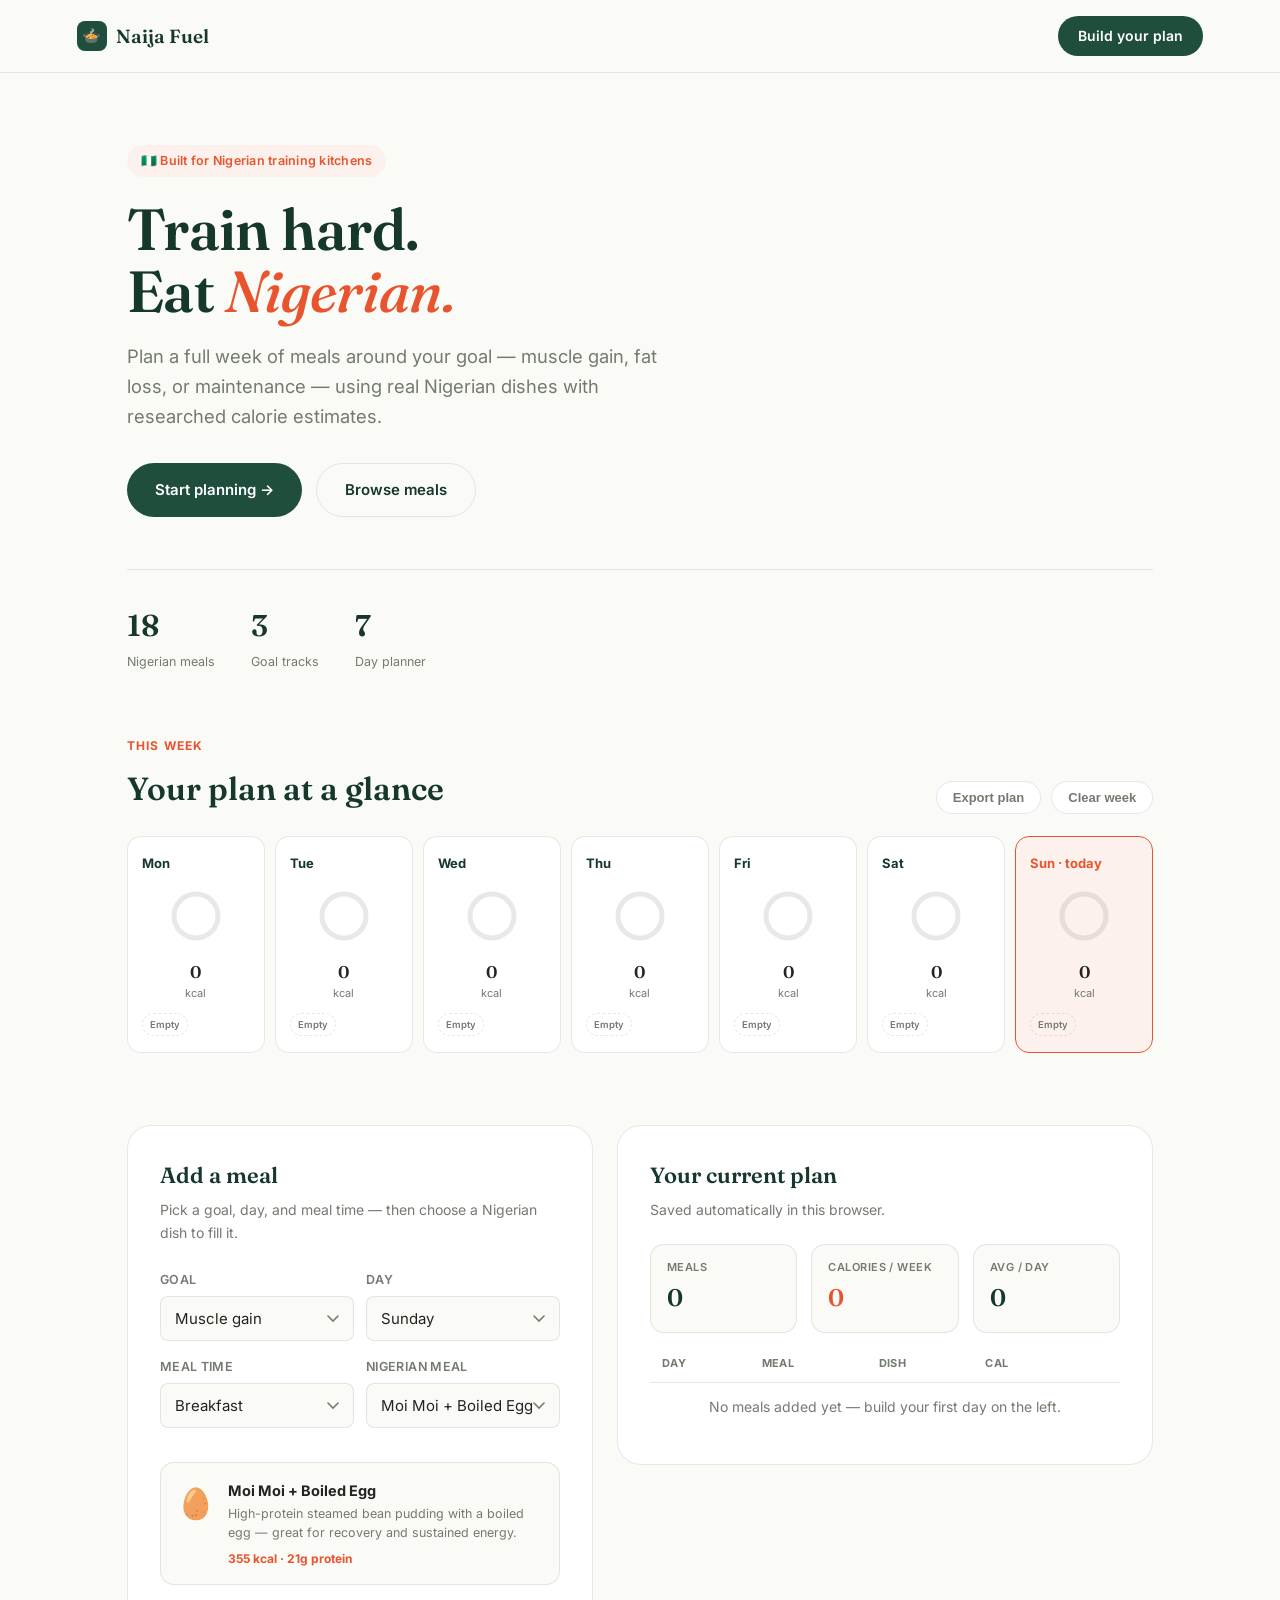
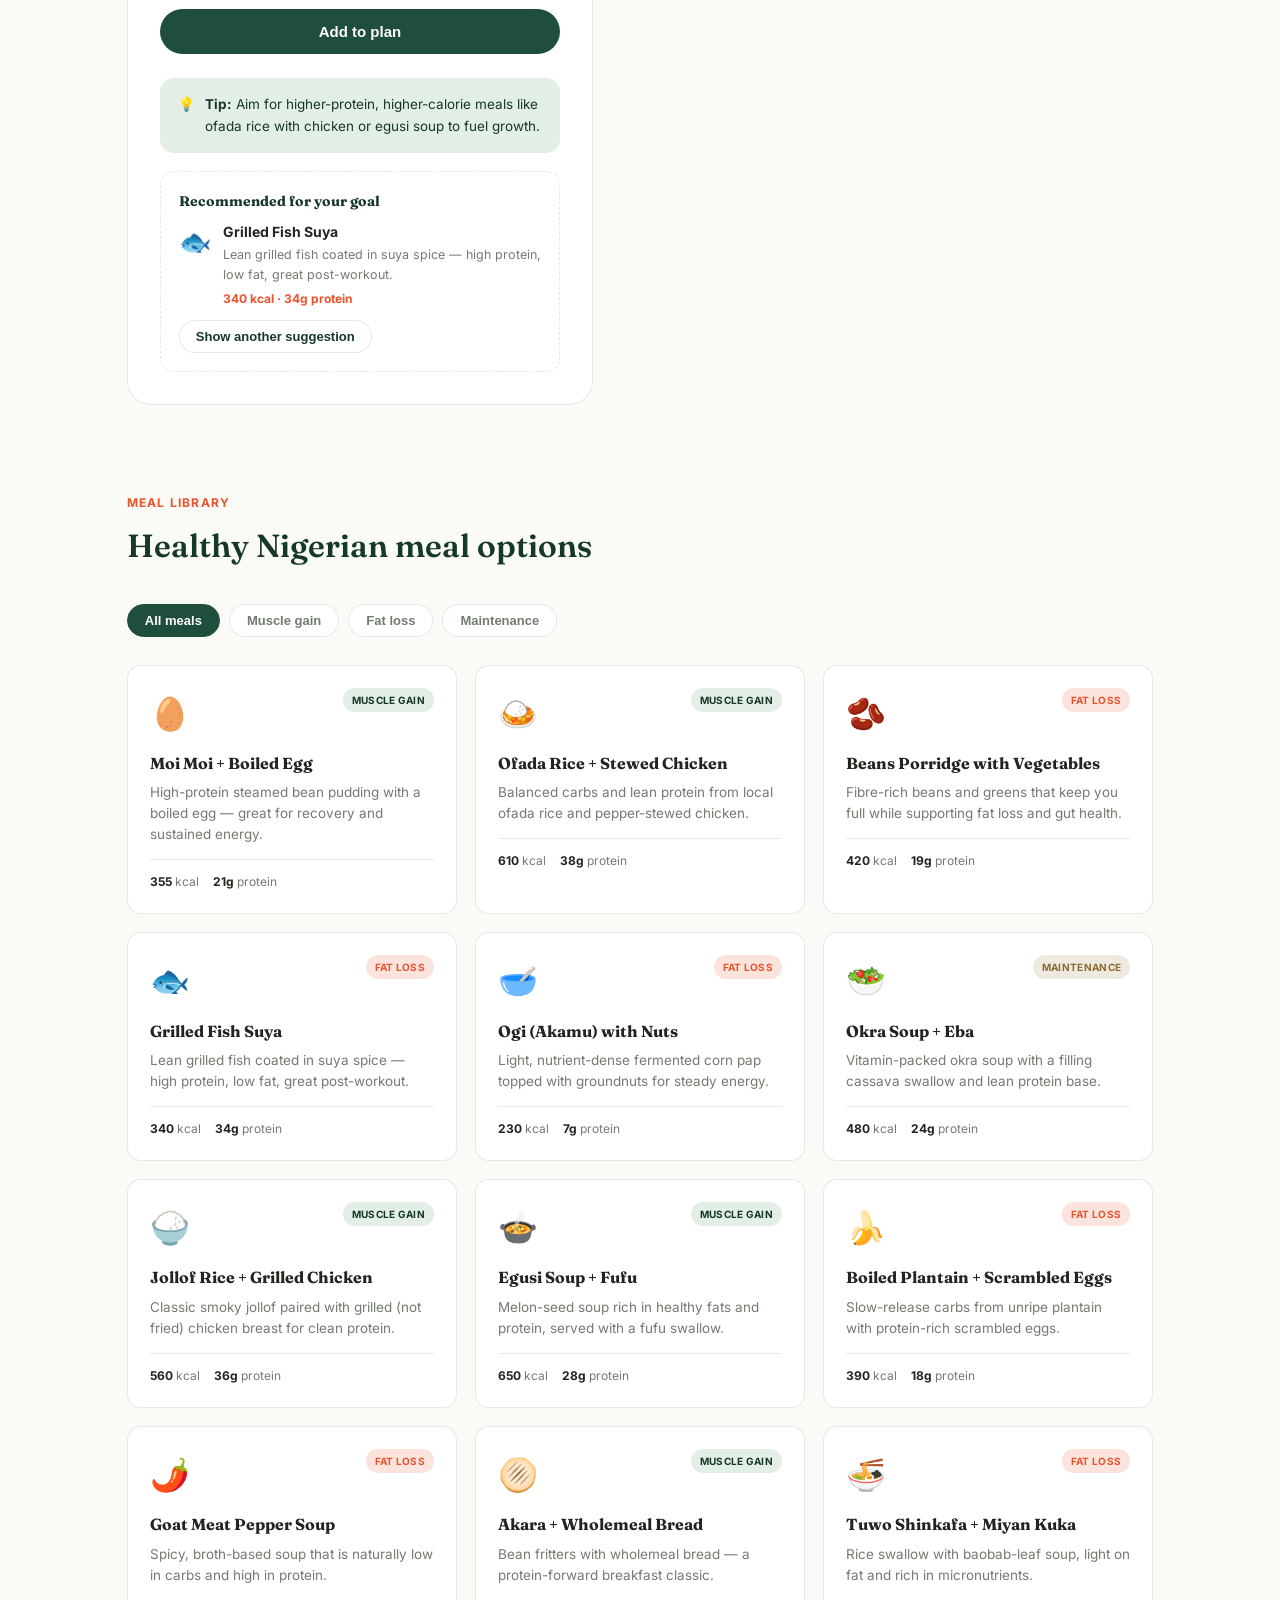
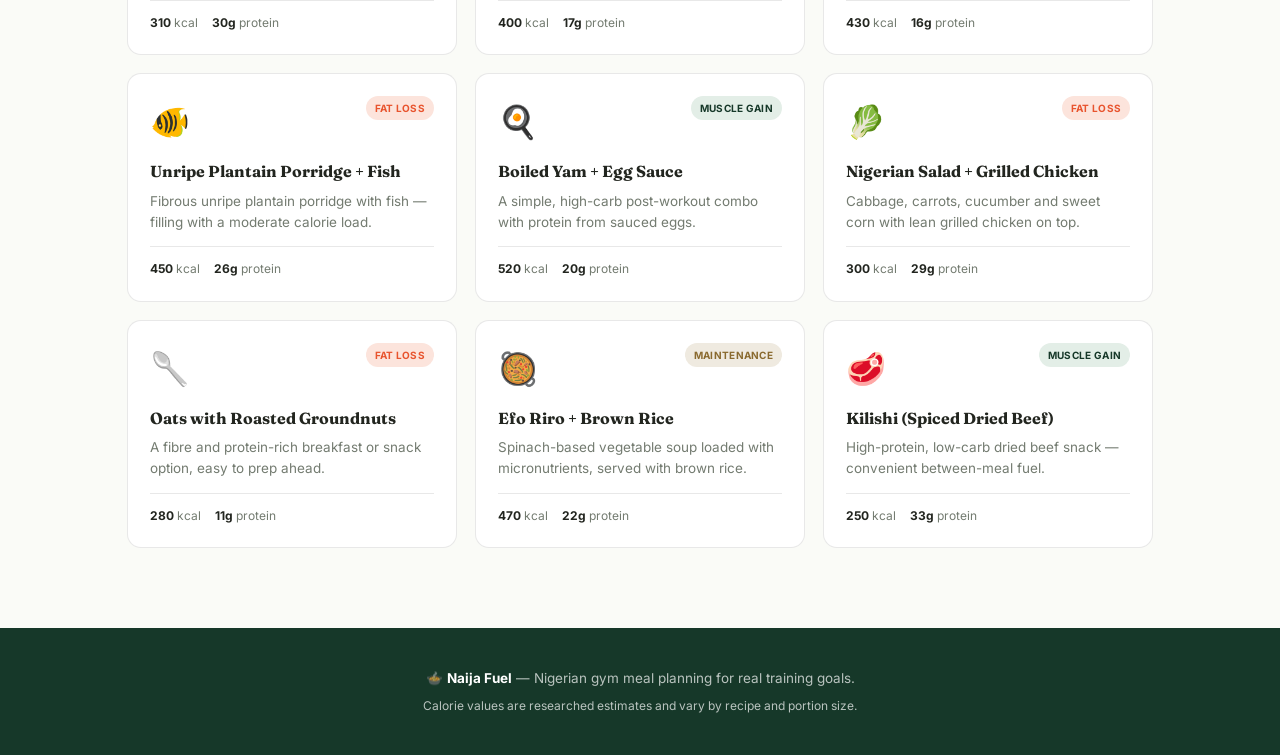
==== index.html @ 0150e216 "Add files via upload" ====
<!DOCTYPE html>
<html lang="en">
<head>
<meta charset="UTF-8" />
<meta name="viewport" content="width=device-width, initial-scale=1.0" />
<title>Naija Fuel — Nigerian Gym Meal Planner</title>
<link href="https://fonts.googleapis.com/css2?family=Fraunces:ital,opsz,wght@0,9..144,500;0,9..144,600;0,9..144,700;1,9..144,500&family=Inter:wght@400;500;600;700&display=swap" rel="stylesheet" />
<style>
  *,*::before,*::after{box-sizing:border-box;margin:0;padding:0;}
  :root{
    --bg:#FAFBF7;
    --surface:#FFFFFF;
    --green:#1F4E3D;
    --green-deep:#163829;
    --green-soft:#E3EEE7;
    --pepper:#E8542E;
    --pepper-soft:#FCE4DC;
    --pepper-pale:#FDF1ED;
    --ink:#22251F;
    --muted:#737B70;
    --line:rgba(34,37,31,0.10);
    --radius-sm:8px;
    --radius-md:14px;
    --radius-lg:24px;
  }
  html{scroll-behavior:smooth;}
  body{font-family:'Inter',sans-serif;background:var(--bg);color:var(--ink);font-size:16px;line-height:1.6;}
  h1,h2,h3{font-family:'Fraunces',serif;}
  ::selection{background:var(--pepper-soft);}

  /* focus visibility */
  a:focus-visible,button:focus-visible,select:focus-visible,input:focus-visible{
    outline:2.5px solid var(--pepper); outline-offset:2px;
  }

  @media (prefers-reduced-motion: reduce){
    *{animation-duration:0.01ms !important;animation-iteration-count:1 !important;transition-duration:0.01ms !important;}
  }

  /* ══ NAV ══ */
  nav{
    position:sticky;top:0;z-index:50;
    display:flex;align-items:center;justify-content:space-between;
    padding:16px 6%;
    background:rgba(250,251,247,0.88);backdrop-filter:blur(10px);
    border-bottom:1px solid var(--line);
  }
  .brand{display:flex;align-items:center;gap:9px;font-family:'Fraunces',serif;font-weight:600;font-size:19px;color:var(--green-deep);text-decoration:none;}
  .brand-mark{width:30px;height:30px;border-radius:8px;background:var(--green);display:flex;align-items:center;justify-content:center;font-size:15px;}
  .nav-cta{background:var(--green);color:#fff;font-size:14px;font-weight:600;padding:9px 20px;border-radius:99px;text-decoration:none;transition:background .15s,transform .1s;border:none;cursor:pointer;}
  .nav-cta:hover{background:var(--green-deep);transform:translateY(-1px);}

  /* ══ HERO ══ */
  .hero{padding:72px 6% 56px;max-width:1180px;margin:0 auto;}
  .eyebrow{
    display:inline-flex;align-items:center;gap:7px;
    background:var(--pepper-pale);color:var(--pepper);
    font-size:12.5px;font-weight:600;letter-spacing:.02em;
    padding:6px 14px;border-radius:99px;margin-bottom:22px;
  }
  .hero h1{font-size:clamp(36px,5.6vw,58px);line-height:1.06;font-weight:600;color:var(--green-deep);max-width:760px;letter-spacing:-0.01em;}
  .hero h1 em{font-style:italic;color:var(--pepper);font-weight:500;}
  .hero p{font-size:clamp(16px,2vw,18.5px);color:var(--muted);max-width:560px;margin-top:20px;}
  .hero-row{display:flex;gap:14px;margin-top:32px;flex-wrap:wrap;}
  .btn-primary{
    background:var(--green);color:#fff;padding:14px 28px;border-radius:99px;
    font-size:15px;font-weight:600;border:none;cursor:pointer;text-decoration:none;
    display:inline-flex;align-items:center;gap:8px;transition:background .15s,transform .1s;
  }
  .btn-primary:hover{background:var(--green-deep);transform:translateY(-1px);}
  .btn-ghost{
    background:transparent;color:var(--green-deep);padding:14px 28px;border-radius:99px;
    font-size:15px;font-weight:600;border:1.5px solid var(--line);cursor:pointer;text-decoration:none;
    display:inline-flex;align-items:center;gap:8px;transition:background .15s,border-color .15s;
  }
  .btn-ghost:hover{background:var(--green-soft);border-color:var(--green);}

  .hero-stats{display:flex;gap:36px;margin-top:52px;padding-top:32px;border-top:1px solid var(--line);flex-wrap:wrap;}
  .stat-num{font-family:'Fraunces',serif;font-size:30px;font-weight:600;color:var(--green-deep);}
  .stat-label{font-size:12.5px;color:var(--muted);margin-top:2px;}

  /* ══ WEEK STRIP (signature element) ══ */
  .week-section{padding:8px 6% 64px;max-width:1180px;margin:0 auto;}
  .week-head{display:flex;align-items:flex-end;justify-content:space-between;margin-bottom:22px;gap:16px;flex-wrap:wrap;}
  .section-label{font-size:12px;font-weight:700;letter-spacing:.1em;text-transform:uppercase;color:var(--pepper);margin-bottom:8px;}
  .section-heading{font-size:clamp(24px,3.4vw,32px);font-weight:600;color:var(--green-deep);}
  .week-actions{display:flex;gap:10px;}
  .btn-small{
    font-size:13px;font-weight:600;padding:8px 16px;border-radius:99px;
    border:1px solid var(--line);background:var(--surface);color:var(--muted);cursor:pointer;
    transition:all .15s;
  }
  .btn-small:hover{border-color:var(--pepper);color:var(--pepper);}

  .week-strip{display:grid;grid-template-columns:repeat(7,1fr);gap:10px;}
  .day-card{
    background:var(--surface);border:1px solid var(--line);border-radius:var(--radius-md);
    padding:16px 14px;display:flex;flex-direction:column;gap:10px;min-height:168px;
    cursor:pointer;transition:transform .15s,box-shadow .15s,border-color .15s;
  }
  .day-card:hover{transform:translateY(-2px);box-shadow:0 8px 24px rgba(31,78,61,0.08);border-color:rgba(31,78,61,0.2);}
  .day-card.today{border-color:var(--pepper);background:var(--pepper-pale);}
  .day-name{font-size:13px;font-weight:700;color:var(--green-deep);}
  .day-card.today .day-name{color:var(--pepper);}
  .day-ring-wrap{display:flex;align-items:center;justify-content:center;margin:4px 0;}
  .day-cal{font-size:11px;color:var(--muted);text-align:center;}
  .day-cal strong{display:block;font-size:17px;color:var(--ink);font-family:'Fraunces',serif;font-weight:600;}
  .day-pills{display:flex;flex-wrap:wrap;gap:4px;margin-top:auto;}
  .day-pill{
    font-size:9.5px;font-weight:600;background:var(--green-soft);color:var(--green-deep);
    padding:3px 7px;border-radius:99px;white-space:nowrap;
  }
  .day-pill.empty{background:transparent;border:1px dashed var(--line);color:var(--muted);}
  @media (max-width:900px){.week-strip{grid-template-columns:repeat(4,1fr);}}
  @media (max-width:560px){.week-strip{grid-template-columns:repeat(2,1fr);}}

  /* ══ PLANNER ══ */
  #planner{padding:8px 6% 80px;max-width:1180px;margin:0 auto;}
  .planner-grid{display:grid;grid-template-columns:1fr 1.15fr;gap:24px;align-items:start;}
  @media (max-width:980px){.planner-grid{grid-template-columns:1fr;}}

  .panel{background:var(--surface);border:1px solid var(--line);border-radius:var(--radius-lg);padding:32px;}
  .panel h2{font-size:22px;font-weight:600;color:var(--green-deep);margin-bottom:6px;}
  .panel-sub{font-size:14px;color:var(--muted);margin-bottom:26px;}

  .field-row{margin-bottom:16px;}
  .field-row label{display:block;font-size:12.5px;font-weight:600;color:var(--muted);margin-bottom:6px;text-transform:uppercase;letter-spacing:.03em;}
  .field-row select{
    width:100%;padding:12px 14px;border:1px solid var(--line);border-radius:var(--radius-sm);
    font-size:15px;font-family:inherit;color:var(--ink);background:var(--bg);
    appearance:none;cursor:pointer;
    background-image:url("data:image/svg+xml,%3Csvg xmlns='http://www.w3.org/2000/svg' width='12' height='8'%3E%3Cpath d='M1 1l5 5 5-5' stroke='%23737B70' stroke-width='1.6' fill='none' stroke-linecap='round'/%3E%3C/svg%3E");
    background-repeat:no-repeat;background-position:right 14px center;
    transition:border-color .15s,box-shadow .15s;
  }
  .field-row select:focus{border-color:var(--green);box-shadow:0 0 0 3px rgba(31,78,61,0.10);outline:none;}
  .field-grid{display:grid;grid-template-columns:1fr 1fr;gap:12px;}

  .meal-preview{
    display:flex;gap:14px;align-items:flex-start;background:var(--bg);border:1px solid var(--line);
    border-radius:var(--radius-md);padding:16px;margin:18px 0;
  }
  .meal-preview-emoji{font-size:30px;flex-shrink:0;}
  .meal-preview h4{font-size:14.5px;font-weight:700;margin-bottom:3px;}
  .meal-preview p{font-size:12.5px;color:var(--muted);line-height:1.5;}
  .meal-preview .cals{font-size:12px;font-weight:700;color:var(--pepper);margin-top:6px;}

  .submit-btn{
    width:100%;background:var(--green);color:#fff;padding:14px;border-radius:99px;
    border:none;font-size:15px;font-weight:600;cursor:pointer;transition:background .15s,transform .1s;
    margin-top:6px;
  }
  .submit-btn:hover{background:var(--green-deep);transform:translateY(-1px);}

  .tip-box{
    margin-top:24px;background:var(--green-soft);border-radius:var(--radius-md);
    padding:16px 18px;font-size:13.5px;color:var(--green-deep);display:flex;gap:10px;
  }
  .tip-box strong{font-weight:700;}

  .suggestion-panel{margin-top:18px;border:1px dashed var(--line);border-radius:var(--radius-md);padding:18px;}
  .suggestion-panel h3{font-size:14px;font-weight:700;color:var(--green-deep);margin-bottom:8px;}
  .suggestion-card{display:flex;gap:12px;align-items:flex-start;margin-bottom:12px;}
  .suggestion-card .emoji{font-size:26px;}
  .suggestion-card h4{font-size:14px;font-weight:700;}
  .suggestion-card p{font-size:12.5px;color:var(--muted);margin-top:2px;}
  .secondary-button{
    font-size:13px;font-weight:600;padding:8px 16px;border-radius:99px;
    border:1px solid var(--line);background:var(--surface);color:var(--green-deep);cursor:pointer;
    transition:all .15s;
  }
  .secondary-button:hover{border-color:var(--green);background:var(--green-soft);}

  /* ══ SUMMARY PANEL ══ */
  .summary-top{display:flex;justify-content:space-between;align-items:flex-start;margin-bottom:22px;gap:12px;flex-wrap:wrap;}
  .stats-row{display:flex;gap:14px;margin-bottom:22px;flex-wrap:wrap;}
  .stat-chip{
    flex:1;min-width:120px;background:var(--bg);border:1px solid var(--line);border-radius:var(--radius-md);
    padding:14px 16px;
  }
  .stat-chip .label{font-size:11px;font-weight:600;text-transform:uppercase;letter-spacing:.04em;color:var(--muted);}
  .stat-chip .value{font-family:'Fraunces',serif;font-size:24px;font-weight:600;color:var(--green-deep);margin-top:3px;}
  .stat-chip.accent .value{color:var(--pepper);}

  .plan-table{width:100%;border-collapse:collapse;font-size:14px;}
  .plan-table thead th{
    text-align:left;font-size:11px;font-weight:700;text-transform:uppercase;letter-spacing:.04em;
    color:var(--muted);padding:0 12px 10px;border-bottom:1px solid var(--line);
  }
  .plan-table tbody td{padding:13px 12px;border-bottom:1px solid var(--line);vertical-align:middle;}
  .plan-table tbody tr:last-child td{border-bottom:none;}
  .plan-table .day-badge{font-weight:700;color:var(--green-deep);font-size:13px;}
  .plan-table .meal-time{
    font-size:11px;font-weight:600;background:var(--green-soft);color:var(--green-deep);
    padding:3px 9px;border-radius:99px;display:inline-block;
  }
  .plan-table .cal-val{font-weight:700;color:var(--pepper);}
  .remove-btn{
    background:none;border:none;cursor:pointer;color:var(--muted);font-size:17px;
    padding:4px 8px;border-radius:6px;transition:all .15s;
  }
  .remove-btn:hover{color:var(--pepper);background:var(--pepper-pale);}
  .empty-row td{text-align:center;color:var(--muted);padding:36px 12px;font-size:14px;}

  /* ══ MEALS GRID ══ */
  #meals{padding:8px 6% 80px;max-width:1180px;margin:0 auto;}
  .meals-head{margin-bottom:32px;}
  .filter-bar{display:flex;gap:9px;flex-wrap:wrap;margin-bottom:28px;}
  .filter-btn{
    font-size:13px;font-weight:600;padding:8px 17px;border-radius:99px;
    border:1px solid var(--line);background:var(--surface);color:var(--muted);
    cursor:pointer;transition:all .15s;
  }
  .filter-btn:hover,.filter-btn.active{background:var(--green);color:#fff;border-color:var(--green);}
  .meal-grid{display:grid;grid-template-columns:repeat(auto-fill,minmax(260px,1fr));gap:18px;}
  .meal-card{
    background:var(--surface);border:1px solid var(--line);border-radius:var(--radius-md);
    padding:22px;transition:transform .15s,box-shadow .15s;
  }
  .meal-card:hover{transform:translateY(-3px);box-shadow:0 10px 28px rgba(0,0,0,0.06);}
  .meal-card .top{display:flex;justify-content:space-between;align-items:flex-start;margin-bottom:12px;}
  .meal-card .emoji{font-size:32px;}
  .goal-tag{font-size:10px;font-weight:700;text-transform:uppercase;letter-spacing:.03em;padding:4px 9px;border-radius:99px;}
  .goal-tag.muscle{background:var(--green-soft);color:var(--green-deep);}
  .goal-tag.fatLoss{background:var(--pepper-soft);color:var(--pepper);}
  .goal-tag.maintenance{background:#EFEAE0;color:#8A6A2F;}
  .meal-card h3{font-size:16px;font-weight:700;margin-bottom:6px;}
  .meal-card p{font-size:13.5px;color:var(--muted);line-height:1.55;margin-bottom:14px;}
  .meal-macros{display:flex;gap:14px;font-size:12px;color:var(--muted);border-top:1px solid var(--line);padding-top:12px;}
  .meal-macros strong{color:var(--ink);font-weight:700;}

  /* ══ FOOTER ══ */
  footer{background:var(--green-deep);color:rgba(255,255,255,0.7);padding:40px 6%;text-align:center;font-size:13.5px;}
  footer strong{color:#fff;}

  /* ══ TOAST ══ */
  .toast{
    position:fixed;bottom:24px;right:24px;background:var(--green-deep);color:#fff;
    padding:13px 22px;border-radius:var(--radius-md);font-size:14px;font-weight:600;
    opacity:0;transform:translateY(10px);transition:all .3s;pointer-events:none;
    max-width:320px;z-index:200;box-shadow:0 8px 24px rgba(0,0,0,0.2);
  }
  .toast.visible{opacity:1;transform:translateY(0);}
  .toast.error{background:var(--pepper);}

  /* ══ DAY MODAL ══ */
  .modal-bg{
    position:fixed;inset:0;z-index:300;background:rgba(22,56,41,0.45);
    display:flex;align-items:center;justify-content:center;padding:20px;
    opacity:0;pointer-events:none;transition:opacity .2s;
  }
  .modal-bg.open{opacity:1;pointer-events:all;}
  .modal{
    background:var(--surface);border-radius:var(--radius-lg);padding:30px;max-width:420px;width:100%;
    transform:scale(0.96);transition:transform .2s;max-height:80vh;overflow-y:auto;
  }
  .modal-bg.open .modal{transform:scale(1);}
  .modal-close{float:right;background:none;border:none;font-size:20px;cursor:pointer;color:var(--muted);}
  .modal h3{font-size:21px;font-weight:600;color:var(--green-deep);margin-bottom:16px;}
  .modal-meal-row{display:flex;justify-content:space-between;align-items:center;padding:10px 0;border-bottom:1px solid var(--line);font-size:13.5px;}
  .modal-meal-row:last-of-type{border-bottom:none;}
</style>
</head>
<body>

<nav>
  <a class="brand" href="#"><span class="brand-mark">🍲</span>Naija Fuel</a>
  <a class="nav-cta" href="#planner">Build your plan</a>
</nav>

<!-- ══ HERO ══ -->
<header class="hero">
  <div class="eyebrow">🇳🇬 Built for Nigerian training kitchens</div>
  <h1>Train hard.<br>Eat <em>Nigerian.</em></h1>
  <p>Plan a full week of meals around your goal — muscle gain, fat loss, or maintenance — using real Nigerian dishes with researched calorie estimates.</p>
  <div class="hero-row">
    <a href="#planner" class="btn-primary">Start planning →</a>
    <a href="#meals" class="btn-ghost">Browse meals</a>
  </div>
  <div class="hero-stats">
    <div><span class="stat-num" id="heroMealCount">18</span><div class="stat-label">Nigerian meals</div></div>
    <div><span class="stat-num">3</span><div class="stat-label">Goal tracks</div></div>
    <div><span class="stat-num">7</span><div class="stat-label">Day planner</div></div>
  </div>
</header>

<!-- ══ WEEK STRIP ══ -->
<section class="week-section">
  <div class="week-head">
    <div>
      <div class="section-label">This week</div>
      <h2 class="section-heading">Your plan at a glance</h2>
    </div>
    <div class="week-actions">
      <button class="btn-small" onclick="exportPlan()">Export plan</button>
      <button class="btn-small" onclick="clearPlan()">Clear week</button>
    </div>
  </div>
  <div class="week-strip" id="weekStrip"></div>
</section>

<!-- ══ PLANNER ══ -->
<section id="planner">
  <div class="planner-grid">

    <div class="panel">
      <h2>Add a meal</h2>
      <p class="panel-sub">Pick a goal, day, and meal time — then choose a Nigerian dish to fill it.</p>

      <form id="mealForm">
        <div class="field-grid">
          <div class="field-row">
            <label for="goal">Goal</label>
            <select id="goal" name="goal">
              <option value="muscle">Muscle gain</option>
              <option value="fatLoss">Fat loss</option>
              <option value="maintenance">Maintenance</option>
            </select>
          </div>
          <div class="field-row">
            <label for="day">Day</label>
            <select id="day" name="day"></select>
          </div>
        </div>
        <div class="field-grid">
          <div class="field-row">
            <label for="mealType">Meal time</label>
            <select id="mealType" name="mealType">
              <option>Breakfast</option>
              <option>Lunch</option>
              <option>Dinner</option>
              <option>Snack</option>
            </select>
          </div>
          <div class="field-row">
            <label for="mealChoice">Nigerian meal</label>
            <select id="mealChoice" name="mealChoice"></select>
          </div>
        </div>

        <div class="meal-preview" id="mealPreview"></div>

        <button type="submit" class="submit-btn">Add to plan</button>
      </form>

      <div class="tip-box" id="goalTip">
        <span>💡</span>
        <span><strong>Tip:</strong> match meals to your goal — protein-dense options drive muscle gain, fibre-rich ones support fat loss.</span>
      </div>

      <div class="suggestion-panel">
        <h3>Recommended for your goal</h3>
        <div id="suggestionCard"></div>
        <button type="button" id="suggestMeal" class="secondary-button">Show another suggestion</button>
      </div>
    </div>

    <div class="panel">
      <div class="summary-top">
        <div>
          <h2>Your current plan</h2>
          <p class="panel-sub" style="margin-bottom:0;">Saved automatically in this browser.</p>
        </div>
      </div>

      <div class="stats-row">
        <div class="stat-chip"><div class="label">Meals</div><div class="value" id="totalMeals">0</div></div>
        <div class="stat-chip accent"><div class="label">Calories / week</div><div class="value" id="totalCalories">0</div></div>
        <div class="stat-chip"><div class="label">Avg / day</div><div class="value" id="avgCalories">0</div></div>
      </div>

      <table class="plan-table">
        <thead>
          <tr><th>Day</th><th>Meal</th><th>Dish</th><th>Cal</th><th></th></tr>
        </thead>
        <tbody id="planBody">
          <tr class="empty-row"><td colspan="5">No meals added yet — build your first day on the left.</td></tr>
        </tbody>
      </table>
    </div>

  </div>
</section>

<!-- ══ MEALS LIBRARY ══ -->
<section id="meals">
  <div class="meals-head">
    <div class="section-label">Meal library</div>
    <h2 class="section-heading">Healthy Nigerian meal options</h2>
  </div>
  <div class="filter-bar">
    <button class="filter-btn active" onclick="filterMeals('all',this)">All meals</button>
    <button class="filter-btn" onclick="filterMeals('muscle',this)">Muscle gain</button>
    <button class="filter-btn" onclick="filterMeals('fatLoss',this)">Fat loss</button>
    <button class="filter-btn" onclick="filterMeals('maintenance',this)">Maintenance</button>
  </div>
  <div class="meal-grid" id="mealGrid"></div>
</section>

<footer>
  <p>🍲 <strong>Naija Fuel</strong> — Nigerian gym meal planning for real training goals.</p>
  <p style="margin-top:6px;font-size:12px;">Calorie values are researched estimates and vary by recipe and portion size.</p>
</footer>

<div class="toast" id="toast" aria-live="polite"></div>

<div class="modal-bg" id="dayModalBg" onclick="closeDayModalOnBg(event)">
  <div class="modal" id="dayModal">
    <button class="modal-close" onclick="closeDayModal()" aria-label="Close">✕</button>
    <h3 id="dayModalTitle"></h3>
    <div id="dayModalBody"></div>
  </div>
</div>

<script>
/* ══════════ DATA ══════════ */
const MEALS = [
  { id:'moimoi-egg', name:'Moi Moi + Boiled Egg', emoji:'🥚', desc:'High-protein steamed bean pudding with a boiled egg — great for recovery and sustained energy.', cal:355, protein:21, goals:['muscle','maintenance'] },
  { id:'ofada-chicken', name:'Ofada Rice + Stewed Chicken', emoji:'🍛', desc:'Balanced carbs and lean protein from local ofada rice and pepper-stewed chicken.', cal:610, protein:38, goals:['muscle'] },
  { id:'beans-porridge', name:'Beans Porridge with Vegetables', emoji:'🫘', desc:'Fibre-rich beans and greens that keep you full while supporting fat loss and gut health.', cal:420, protein:19, goals:['fatLoss','maintenance'] },
  { id:'fish-suya', name:'Grilled Fish Suya', emoji:'🐟', desc:'Lean grilled fish coated in suya spice — high protein, low fat, great post-workout.', cal:340, protein:34, goals:['fatLoss','muscle'] },
  { id:'ogi-akamu', name:'Ogi (Akamu) with Nuts', emoji:'🥣', desc:'Light, nutrient-dense fermented corn pap topped with groundnuts for steady energy.', cal:230, protein:7, goals:['fatLoss','maintenance'] },
  { id:'okra-eba', name:'Okra Soup + Eba', emoji:'🥗', desc:'Vitamin-packed okra soup with a filling cassava swallow and lean protein base.', cal:480, protein:24, goals:['maintenance','muscle'] },
  { id:'jollof-chicken', name:'Jollof Rice + Grilled Chicken', emoji:'🍚', desc:'Classic smoky jollof paired with grilled (not fried) chicken breast for clean protein.', cal:560, protein:36, goals:['muscle'] },
  { id:'egusi-fufu', name:'Egusi Soup + Fufu', emoji:'🍲', desc:'Melon-seed soup rich in healthy fats and protein, served with a fufu swallow.', cal:650, protein:28, goals:['muscle','maintenance'] },
  { id:'plantain-egg', name:'Boiled Plantain + Scrambled Eggs', emoji:'🍌', desc:'Slow-release carbs from unripe plantain with protein-rich scrambled eggs.', cal:390, protein:18, goals:['fatLoss','maintenance'] },
  { id:'pepper-soup', name:'Goat Meat Pepper Soup', emoji:'🌶️', desc:'Spicy, broth-based soup that is naturally low in carbs and high in protein.', cal:310, protein:30, goals:['fatLoss'] },
  { id:'akara-bread', name:'Akara + Wholemeal Bread', emoji:'🫓', desc:'Bean fritters with wholemeal bread — a protein-forward breakfast classic.', cal:400, protein:17, goals:['muscle','maintenance'] },
  { id:'tuwo-miyan', name:'Tuwo Shinkafa + Miyan Kuka', emoji:'🍜', desc:'Rice swallow with baobab-leaf soup, light on fat and rich in micronutrients.', cal:430, protein:16, goals:['fatLoss','maintenance'] },
  { id:'unripe-plantain-fish', name:'Unripe Plantain Porridge + Fish', emoji:'🐠', desc:'Fibrous unripe plantain porridge with fish — filling with a moderate calorie load.', cal:450, protein:26, goals:['fatLoss','muscle'] },
  { id:'yam-egg-sauce', name:'Boiled Yam + Egg Sauce', emoji:'🍳', desc:'A simple, high-carb post-workout combo with protein from sauced eggs.', cal:520, protein:20, goals:['muscle'] },
  { id:'salad-chicken', name:'Nigerian Salad + Grilled Chicken', emoji:'🥬', desc:'Cabbage, carrots, cucumber and sweet corn with lean grilled chicken on top.', cal:300, protein:29, goals:['fatLoss'] },
  { id:'oats-groundnut', name:'Oats with Roasted Groundnuts', emoji:'🥄', desc:'A fibre and protein-rich breakfast or snack option, easy to prep ahead.', cal:280, protein:11, goals:['fatLoss','maintenance'] },
  { id:'efo-riro-rice', name:'Efo Riro + Brown Rice', emoji:'🥘', desc:'Spinach-based vegetable soup loaded with micronutrients, served with brown rice.', cal:470, protein:22, goals:['maintenance','muscle'] },
  { id:'kilishi-snack', name:'Kilishi (Spiced Dried Beef)', emoji:'🥩', desc:'High-protein, low-carb dried beef snack — convenient between-meal fuel.', cal:250, protein:33, goals:['muscle','fatLoss'] },
];

const GOAL_LABELS = { muscle:'Muscle gain', fatLoss:'Fat loss', maintenance:'Maintenance' };
const GOAL_TIPS = {
  muscle:'Aim for higher-protein, higher-calorie meals like ofada rice with chicken or egusi soup to fuel growth.',
  fatLoss:'Lean on fibre-rich, lower-calorie meals like beans porridge or pepper soup to stay full on fewer calories.',
  maintenance:'Balance your plate across protein, carbs and vegetables — variety keeps your week sustainable.'
};
const DAYS = ['Monday','Tuesday','Wednesday','Thursday','Friday','Saturday','Sunday'];
const TODAY_NAME = DAYS[(new Date().getDay()+6)%7]; // Mon=0

/* ══════════ STATE (localStorage) ══════════ */
const STORAGE_KEY = 'naijaFuelPlan';
let plan = [];
try {
  const saved = localStorage.getItem(STORAGE_KEY);
  plan = saved ? JSON.parse(saved) : [];
} catch(e) { plan = []; }

function savePlan() {
  try { localStorage.setItem(STORAGE_KEY, JSON.stringify(plan)); } catch(e) {}
}

/* ══════════ INIT SELECTS ══════════ */
const daySelect = document.getElementById('day');
DAYS.forEach(d => { const o=document.createElement('option'); o.textContent=d; daySelect.appendChild(o); });
daySelect.value = TODAY_NAME;

function mealsForGoal(goal) { return MEALS.filter(m => m.goals.includes(goal)); }

function populateMealChoice() {
  const goal = document.getElementById('goal').value;
  const sel = document.getElementById('mealChoice');
  sel.innerHTML = '';
  mealsForGoal(goal).forEach(m => {
    const o = document.createElement('option');
    o.value = m.id; o.textContent = m.name;
    sel.appendChild(o);
  });
  updateMealPreview();
}

function updateMealPreview() {
  const id = document.getElementById('mealChoice').value;
  const m = MEALS.find(x => x.id === id);
  const box = document.getElementById('mealPreview');
  if (!m) { box.innerHTML = ''; return; }
  box.innerHTML = `
    <div class="meal-preview-emoji">${m.emoji}</div>
    <div>
      <h4>${m.name}</h4>
      <p>${m.desc}</p>
      <div class="cals">${m.cal} kcal · ${m.protein}g protein</div>
    </div>`;
}

/* ══════════ FORM SUBMIT ══════════ */
document.getElementById('goal').addEventListener('change', () => { populateMealChoice(); updateGoalTip(); updateSuggestion(); });
document.getElementById('mealChoice').addEventListener('change', updateMealPreview);

document.getElementById('mealForm').addEventListener('submit', e => {
  e.preventDefault();
  const goal = document.getElementById('goal').value;
  const day = document.getElementById('day').value;
  const mealType = document.getElementById('mealType').value;
  const mealId = document.getElementById('mealChoice').value;
  const meal = MEALS.find(m => m.id === mealId);
  if (!meal) return;

  plan.push({ id: Date.now()+Math.random(), day, mealType, mealId, goal });
  savePlan();
  renderAll();
  showToast(`Added ${meal.name} to ${day}.`);
});

/* ══════════ GOAL TIP + SUGGESTION ══════════ */
function updateGoalTip() {
  const goal = document.getElementById('goal').value;
  document.getElementById('goalTip').innerHTML = `<span>💡</span><span><strong>Tip:</strong> ${GOAL_TIPS[goal]}</span>`;
}

let lastSuggestionId = null;
function updateSuggestion() {
  const goal = document.getElementById('goal').value;
  const options = mealsForGoal(goal);
  let pick = options[Math.floor(Math.random()*options.length)];
  if (options.length > 1 && pick.id === lastSuggestionId) {
    pick = options[(options.indexOf(pick)+1) % options.length];
  }
  lastSuggestionId = pick.id;
  document.getElementById('suggestionCard').innerHTML = `
    <div class="suggestion-card">
      <span class="emoji">${pick.emoji}</span>
      <div>
        <h4>${pick.name}</h4>
        <p>${pick.desc}</p>
        <p style="margin-top:4px;font-weight:700;color:var(--pepper);font-size:12px;">${pick.cal} kcal · ${pick.protein}g protein</p>
      </div>
    </div>`;
}
document.getElementById('suggestMeal').addEventListener('click', updateSuggestion);

/* ══════════ RENDER PLAN TABLE ══════════ */
function renderPlanTable() {
  const tbody = document.getElementById('planBody');
  if (plan.length === 0) {
    tbody.innerHTML = `<tr class="empty-row"><td colspan="5">No meals added yet — build your first day on the left.</td></tr>`;
    return;
  }
  const order = { Breakfast:0, Lunch:1, Dinner:2, Snack:3 };
  const sorted = [...plan].sort((a,b) => DAYS.indexOf(a.day)-DAYS.indexOf(b.day) || order[a.mealType]-order[b.mealType]);
  tbody.innerHTML = sorted.map(entry => {
    const meal = MEALS.find(m => m.id === entry.mealId);
    if (!meal) return '';
    return `<tr>
      <td class="day-badge">${entry.day}</td>
      <td><span class="meal-time">${entry.mealType}</span></td>
      <td>${meal.emoji} ${meal.name}</td>
      <td class="cal-val">${meal.cal}</td>
      <td><button class="remove-btn" onclick="removeEntry('${entry.id}')" aria-label="Remove">✕</button></td>
    </tr>`;
  }).join('');
}

function removeEntry(id) {
  plan = plan.filter(e => String(e.id) !== String(id));
  savePlan();
  renderAll();
  showToast('Meal removed from plan.');
}

/* ══════════ STATS ══════════ */
function renderStats() {
  document.getElementById('totalMeals').textContent = plan.length;
  const totalCal = plan.reduce((sum,e) => { const m = MEALS.find(x=>x.id===e.mealId); return sum + (m?m.cal:0); }, 0);
  document.getElementById('totalCalories').textContent = totalCal.toLocaleString();
  const daysUsed = new Set(plan.map(e=>e.day)).size || 1;
  document.getElementById('avgCalories').textContent = Math.round(totalCal/daysUsed).toLocaleString();
}

/* ══════════ WEEK STRIP ══════════ */
function calRing(pct, color) {
  const r = 22, c = 2*Math.PI*r;
  const offset = c - (Math.min(pct,1)*c);
  return `<svg width="56" height="56" viewBox="0 0 56 56">
    <circle cx="28" cy="28" r="${r}" fill="none" stroke="var(--line)" stroke-width="5"/>
    <circle cx="28" cy="28" r="${r}" fill="none" stroke="${color}" stroke-width="5"
      stroke-dasharray="${c}" stroke-dashoffset="${offset}" stroke-linecap="round"
      transform="rotate(-90 28 28)"/>
  </svg>`;
}

function renderWeekStrip() {
  const TARGET = 2200; // reference daily target for ring fill
  const strip = document.getElementById('weekStrip');
  strip.innerHTML = DAYS.map(day => {
    const entries = plan.filter(e => e.day === day);
    const cal = entries.reduce((s,e) => { const m=MEALS.find(x=>x.id===e.mealId); return s+(m?m.cal:0); }, 0);
    const isToday = day === TODAY_NAME;
    const pills = entries.length
      ? entries.map(e => { const m=MEALS.find(x=>x.id===e.mealId); return `<span class="day-pill">${m?m.emoji:''} ${e.mealType}</span>`; }).join('')
      : `<span class="day-pill empty">Empty</span>`;
    return `<div class="day-card ${isToday?'today':''}" onclick="openDayModal('${day}')">
      <div class="day-name">${day.slice(0,3)}${isToday?' · today':''}</div>
      <div class="day-ring-wrap">${calRing(cal/TARGET, isToday?'#E8542E':'#1F4E3D')}</div>
      <div class="day-cal"><strong>${cal}</strong>kcal</div>
      <div class="day-pills">${pills}</div>
    </div>`;
  }).join('');
}

/* ══════════ DAY MODAL ══════════ */
function openDayModal(day) {
  const entries = plan.filter(e => e.day === day);
  document.getElementById('dayModalTitle').textContent = day;
  const body = document.getElementById('dayModalBody');
  if (entries.length === 0) {
    body.innerHTML = `<p style="color:var(--muted);font-size:14px;">No meals planned for ${day} yet.</p>`;
  } else {
    const order = { Breakfast:0, Lunch:1, Dinner:2, Snack:3 };
    const sorted = [...entries].sort((a,b)=>order[a.mealType]-order[b.mealType]);
    body.innerHTML = sorted.map(e => {
      const m = MEALS.find(x=>x.id===e.mealId);
      return `<div class="modal-meal-row">
        <span>${m.emoji} <strong>${e.mealType}</strong> — ${m.name}</span>
        <span style="color:var(--pepper);font-weight:700;">${m.cal} kcal</span>
      </div>`;
    }).join('');
    const total = sorted.reduce((s,e)=>{const m=MEALS.find(x=>x.id===e.mealId);return s+(m?m.cal:0);},0);
    body.innerHTML += `<div class="modal-meal-row" style="border-top:2px solid var(--line);margin-top:6px;padding-top:14px;"><span style="font-weight:700;">Total</span><span style="font-weight:700;">${total} kcal</span></div>`;
  }
  document.getElementById('dayModalBg').classList.add('open');
  document.body.style.overflow = 'hidden';
}
function closeDayModal() { document.getElementById('dayModalBg').classList.remove('open'); document.body.style.overflow=''; }
function closeDayModalOnBg(e) { if (e.target === document.getElementById('dayModalBg')) closeDayModal(); }
document.addEventListener('keydown', e => { if (e.key==='Escape') closeDayModal(); });

/* ══════════ MEAL LIBRARY GRID ══════════ */
function renderMealGrid() {
  const grid = document.getElementById('mealGrid');
  grid.innerHTML = MEALS.map(m => `
    <div class="meal-card" data-goals="${m.goals.join(',')}">
      <div class="top">
        <span class="emoji">${m.emoji}</span>
        <span class="goal-tag ${m.goals[0]}">${GOAL_LABELS[m.goals[0]]}</span>
      </div>
      <h3>${m.name}</h3>
      <p>${m.desc}</p>
      <div class="meal-macros">
        <span><strong>${m.cal}</strong> kcal</span>
        <span><strong>${m.protein}g</strong> protein</span>
      </div>
    </div>`).join('');
}

function filterMeals(goal, btn) {
  document.querySelectorAll('.filter-btn').forEach(b=>b.classList.remove('active'));
  btn.classList.add('active');
  document.querySelectorAll('.meal-card').forEach(card => {
    const goals = card.dataset.goals.split(',');
    card.style.display = (goal==='all' || goals.includes(goal)) ? '' : 'none';
  });
}

/* ══════════ PLAN ACTIONS ══════════ */
function clearPlan() {
  if (plan.length === 0) { showToast('Your plan is already empty.'); return; }
  if (!confirm('Clear your entire weekly plan? This cannot be undone.')) return;
  plan = [];
  savePlan();
  renderAll();
  showToast('Weekly plan cleared.');
}

function exportPlan() {
  if (plan.length === 0) { showToast('Add some meals before exporting.', true); return; }
  const order = { Breakfast:0, Lunch:1, Dinner:2, Snack:3 };
  const sorted = [...plan].sort((a,b) => DAYS.indexOf(a.day)-DAYS.indexOf(b.day) || order[a.mealType]-order[b.mealType]);
  let text = 'NAIJA FUEL — WEEKLY MEAL PLAN\n\n';
  DAYS.forEach(day => {
    const entries = sorted.filter(e=>e.day===day);
    if (entries.length===0) return;
    text += `${day}\n`;
    entries.forEach(e => {
      const m = MEALS.find(x=>x.id===e.mealId);
      text += `  ${e.mealType}: ${m.name} (${m.cal} kcal)\n`;
    });
    text += '\n';
  });
  const blob = new Blob([text], { type:'text/plain' });
  const url = URL.createObjectURL(blob);
  const a = document.createElement('a');
  a.href = url; a.download = 'naija-fuel-meal-plan.txt';
  a.click();
  URL.revokeObjectURL(url);
  showToast('Plan exported as a text file.');
}

/* ══════════ TOAST ══════════ */
function showToast(msg, isError) {
  const t = document.getElementById('toast');
  t.textContent = msg;
  t.classList.toggle('error', !!isError);
  t.classList.add('visible');
  setTimeout(()=>t.classList.remove('visible'), 3200);
}

/* ══════════ RENDER ALL ══════════ */
function renderAll() {
  renderWeekStrip();
  renderPlanTable();
  renderStats();
}

/* ══════════ INIT ══════════ */
populateMealChoice();
updateGoalTip();
updateSuggestion();
renderMealGrid();
renderAll();
document.getElementById('heroMealCount').textContent = MEALS.length;
</script>
</body>
</html>
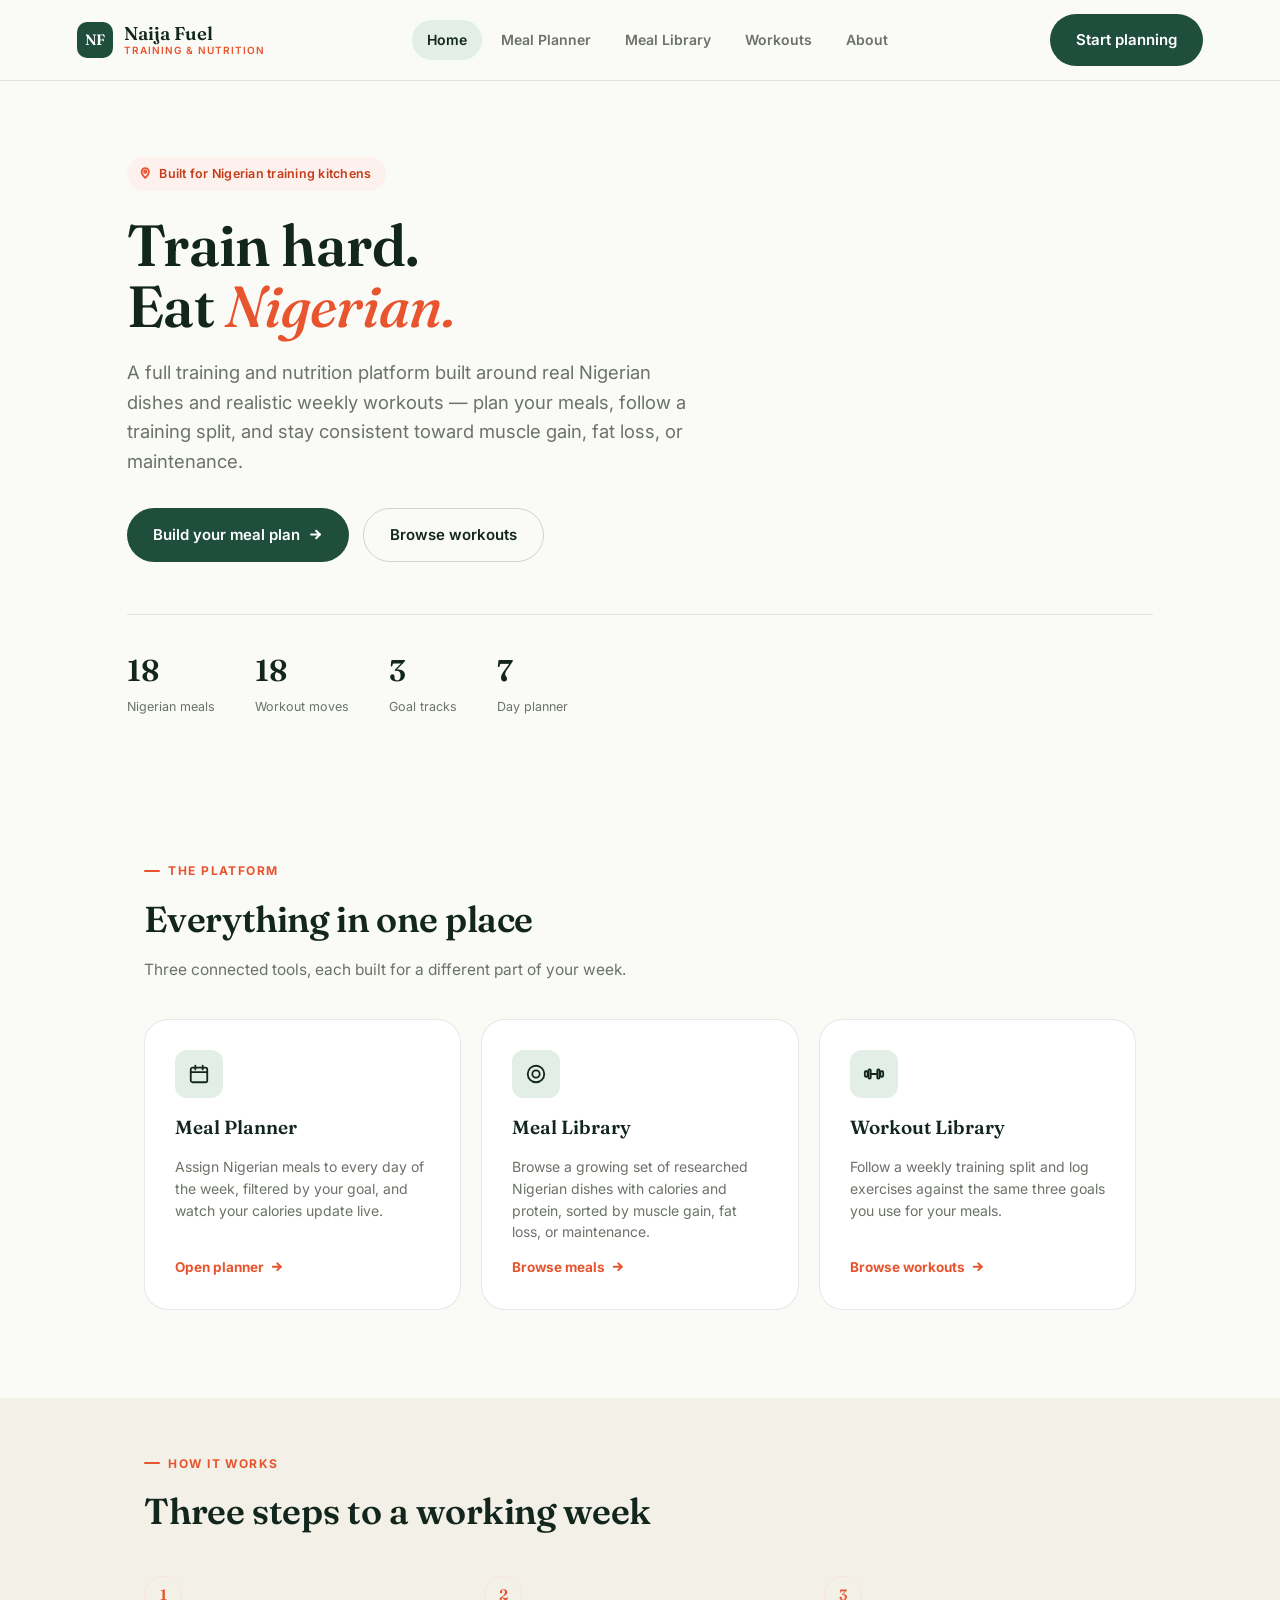
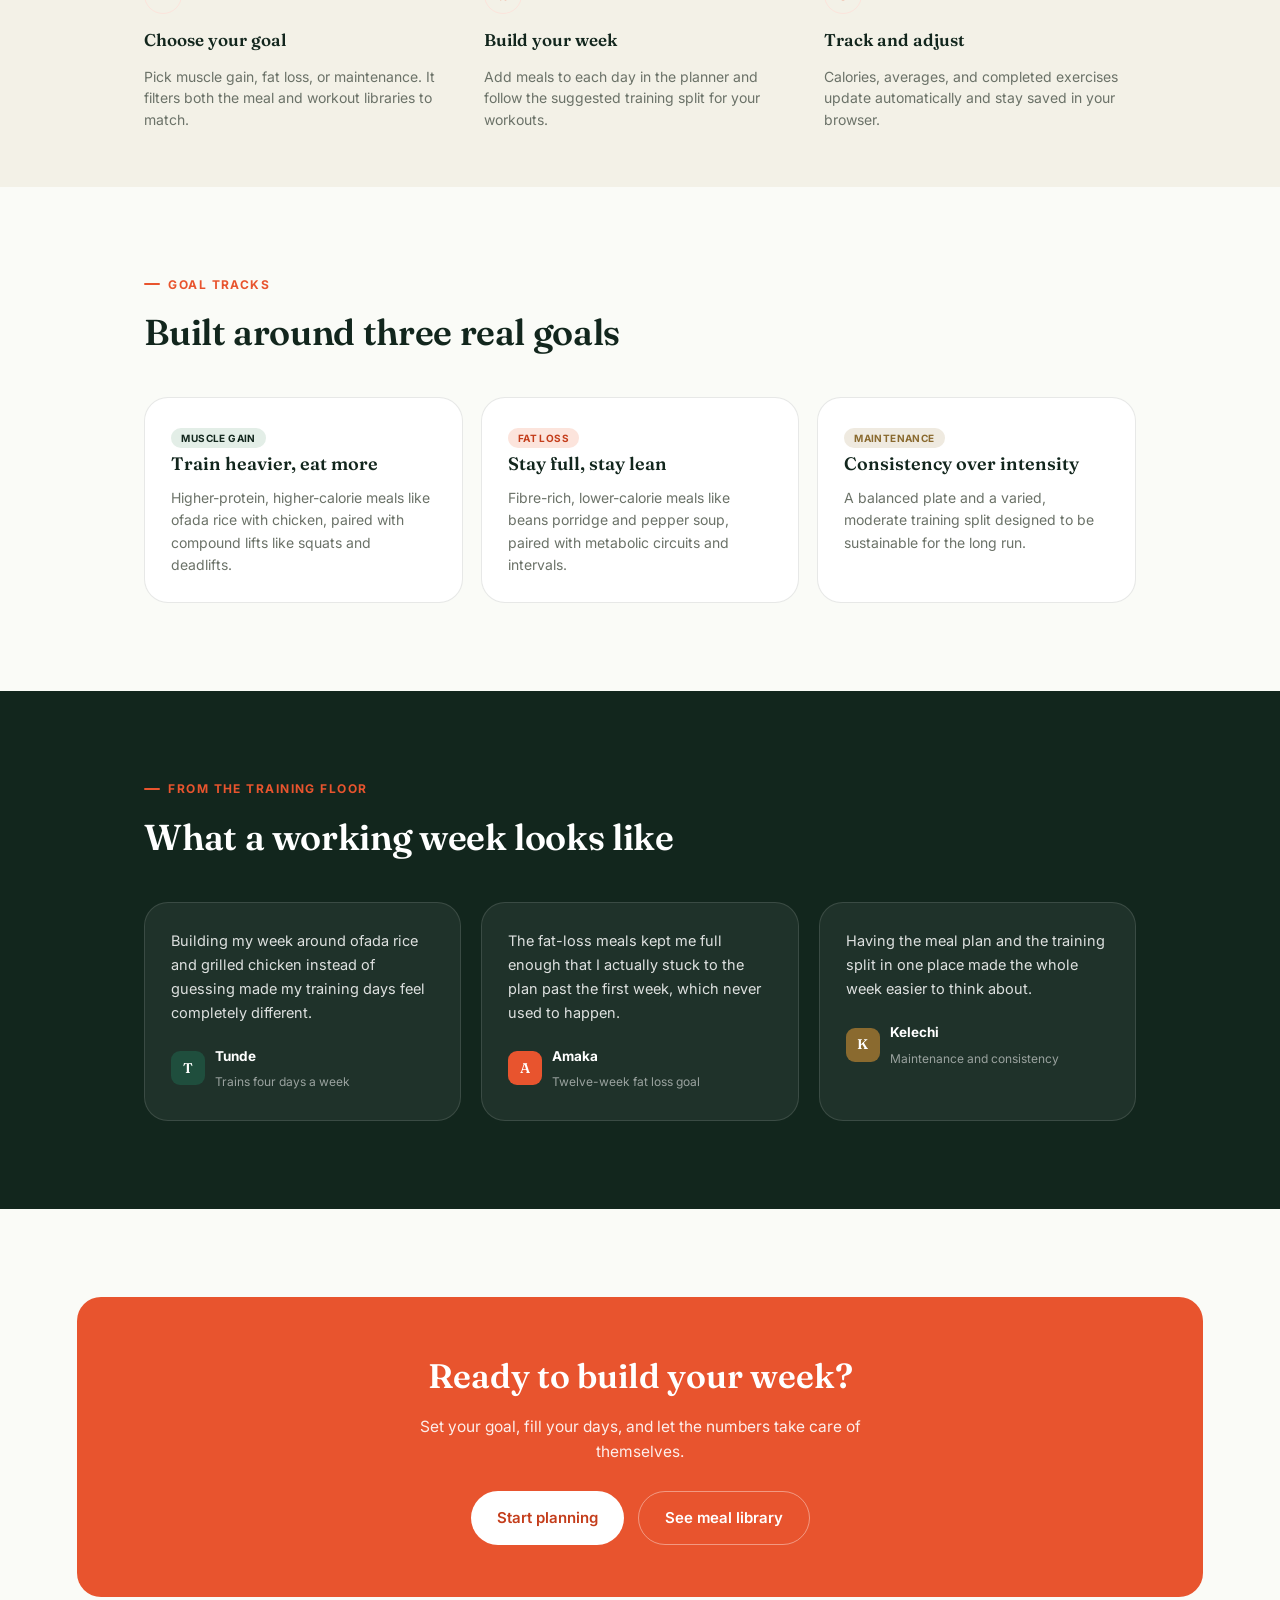
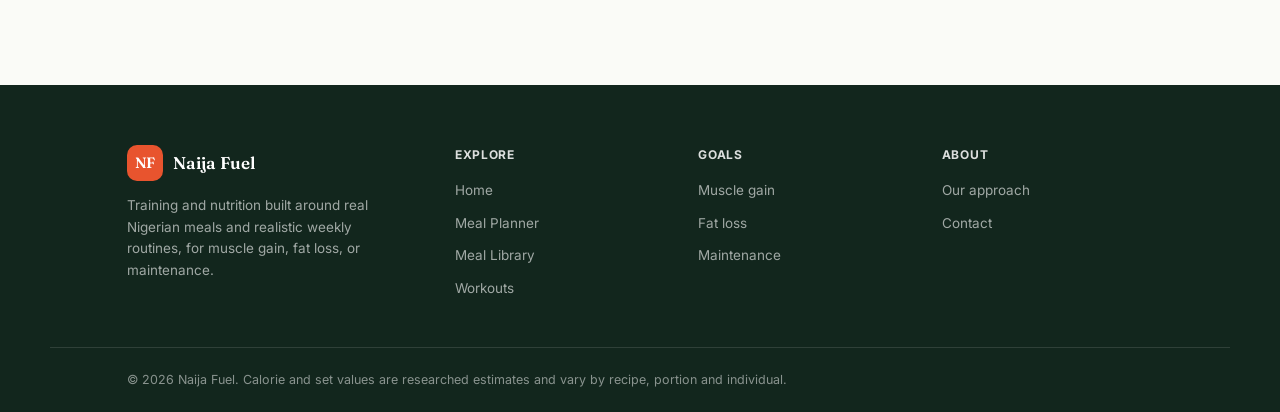
==== commit 87868fbe: "bare" ====
--- a/index.html
+++ b/index.html
@@ -3,718 +3,235 @@
 <head>
 <meta charset="UTF-8" />
 <meta name="viewport" content="width=device-width, initial-scale=1.0" />
-<title>Naija Fuel — Nigerian Gym Meal Planner</title>
+<title>Naija Fuel — Nigerian Training &amp; Nutrition Platform</title>
+<meta name="description" content="Plan your meals and training week around real Nigerian dishes and realistic workouts, built for muscle gain, fat loss, or maintenance." />
 <link href="https://fonts.googleapis.com/css2?family=Fraunces:ital,opsz,wght@0,9..144,500;0,9..144,600;0,9..144,700;1,9..144,500&family=Inter:wght@400;500;600;700&display=swap" rel="stylesheet" />
-<style>
-  *,*::before,*::after{box-sizing:border-box;margin:0;padding:0;}
-  :root{
-    --bg:#FAFBF7;
-    --surface:#FFFFFF;
-    --green:#1F4E3D;
-    --green-deep:#163829;
-    --green-soft:#E3EEE7;
-    --pepper:#E8542E;
-    --pepper-soft:#FCE4DC;
-    --pepper-pale:#FDF1ED;
-    --ink:#22251F;
-    --muted:#737B70;
-    --line:rgba(34,37,31,0.10);
-    --radius-sm:8px;
-    --radius-md:14px;
-    --radius-lg:24px;
-  }
-  html{scroll-behavior:smooth;}
-  body{font-family:'Inter',sans-serif;background:var(--bg);color:var(--ink);font-size:16px;line-height:1.6;}
-  h1,h2,h3{font-family:'Fraunces',serif;}
-  ::selection{background:var(--pepper-soft);}
-
-  /* focus visibility */
-  a:focus-visible,button:focus-visible,select:focus-visible,input:focus-visible{
-    outline:2.5px solid var(--pepper); outline-offset:2px;
-  }
-
-  @media (prefers-reduced-motion: reduce){
-    *{animation-duration:0.01ms !important;animation-iteration-count:1 !important;transition-duration:0.01ms !important;}
-  }
-
-  /* ══ NAV ══ */
-  nav{
-    position:sticky;top:0;z-index:50;
-    display:flex;align-items:center;justify-content:space-between;
-    padding:16px 6%;
-    background:rgba(250,251,247,0.88);backdrop-filter:blur(10px);
-    border-bottom:1px solid var(--line);
-  }
-  .brand{display:flex;align-items:center;gap:9px;font-family:'Fraunces',serif;font-weight:600;font-size:19px;color:var(--green-deep);text-decoration:none;}
-  .brand-mark{width:30px;height:30px;border-radius:8px;background:var(--green);display:flex;align-items:center;justify-content:center;font-size:15px;}
-  .nav-cta{background:var(--green);color:#fff;font-size:14px;font-weight:600;padding:9px 20px;border-radius:99px;text-decoration:none;transition:background .15s,transform .1s;border:none;cursor:pointer;}
-  .nav-cta:hover{background:var(--green-deep);transform:translateY(-1px);}
-
-  /* ══ HERO ══ */
-  .hero{padding:72px 6% 56px;max-width:1180px;margin:0 auto;}
-  .eyebrow{
-    display:inline-flex;align-items:center;gap:7px;
-    background:var(--pepper-pale);color:var(--pepper);
-    font-size:12.5px;font-weight:600;letter-spacing:.02em;
-    padding:6px 14px;border-radius:99px;margin-bottom:22px;
-  }
-  .hero h1{font-size:clamp(36px,5.6vw,58px);line-height:1.06;font-weight:600;color:var(--green-deep);max-width:760px;letter-spacing:-0.01em;}
-  .hero h1 em{font-style:italic;color:var(--pepper);font-weight:500;}
-  .hero p{font-size:clamp(16px,2vw,18.5px);color:var(--muted);max-width:560px;margin-top:20px;}
-  .hero-row{display:flex;gap:14px;margin-top:32px;flex-wrap:wrap;}
-  .btn-primary{
-    background:var(--green);color:#fff;padding:14px 28px;border-radius:99px;
-    font-size:15px;font-weight:600;border:none;cursor:pointer;text-decoration:none;
-    display:inline-flex;align-items:center;gap:8px;transition:background .15s,transform .1s;
-  }
-  .btn-primary:hover{background:var(--green-deep);transform:translateY(-1px);}
-  .btn-ghost{
-    background:transparent;color:var(--green-deep);padding:14px 28px;border-radius:99px;
-    font-size:15px;font-weight:600;border:1.5px solid var(--line);cursor:pointer;text-decoration:none;
-    display:inline-flex;align-items:center;gap:8px;transition:background .15s,border-color .15s;
-  }
-  .btn-ghost:hover{background:var(--green-soft);border-color:var(--green);}
-
-  .hero-stats{display:flex;gap:36px;margin-top:52px;padding-top:32px;border-top:1px solid var(--line);flex-wrap:wrap;}
-  .stat-num{font-family:'Fraunces',serif;font-size:30px;font-weight:600;color:var(--green-deep);}
-  .stat-label{font-size:12.5px;color:var(--muted);margin-top:2px;}
-
-  /* ══ WEEK STRIP (signature element) ══ */
-  .week-section{padding:8px 6% 64px;max-width:1180px;margin:0 auto;}
-  .week-head{display:flex;align-items:flex-end;justify-content:space-between;margin-bottom:22px;gap:16px;flex-wrap:wrap;}
-  .section-label{font-size:12px;font-weight:700;letter-spacing:.1em;text-transform:uppercase;color:var(--pepper);margin-bottom:8px;}
-  .section-heading{font-size:clamp(24px,3.4vw,32px);font-weight:600;color:var(--green-deep);}
-  .week-actions{display:flex;gap:10px;}
-  .btn-small{
-    font-size:13px;font-weight:600;padding:8px 16px;border-radius:99px;
-    border:1px solid var(--line);background:var(--surface);color:var(--muted);cursor:pointer;
-    transition:all .15s;
-  }
-  .btn-small:hover{border-color:var(--pepper);color:var(--pepper);}
-
-  .week-strip{display:grid;grid-template-columns:repeat(7,1fr);gap:10px;}
-  .day-card{
-    background:var(--surface);border:1px solid var(--line);border-radius:var(--radius-md);
-    padding:16px 14px;display:flex;flex-direction:column;gap:10px;min-height:168px;
-    cursor:pointer;transition:transform .15s,box-shadow .15s,border-color .15s;
-  }
-  .day-card:hover{transform:translateY(-2px);box-shadow:0 8px 24px rgba(31,78,61,0.08);border-color:rgba(31,78,61,0.2);}
-  .day-card.today{border-color:var(--pepper);background:var(--pepper-pale);}
-  .day-name{font-size:13px;font-weight:700;color:var(--green-deep);}
-  .day-card.today .day-name{color:var(--pepper);}
-  .day-ring-wrap{display:flex;align-items:center;justify-content:center;margin:4px 0;}
-  .day-cal{font-size:11px;color:var(--muted);text-align:center;}
-  .day-cal strong{display:block;font-size:17px;color:var(--ink);font-family:'Fraunces',serif;font-weight:600;}
-  .day-pills{display:flex;flex-wrap:wrap;gap:4px;margin-top:auto;}
-  .day-pill{
-    font-size:9.5px;font-weight:600;background:var(--green-soft);color:var(--green-deep);
-    padding:3px 7px;border-radius:99px;white-space:nowrap;
-  }
-  .day-pill.empty{background:transparent;border:1px dashed var(--line);color:var(--muted);}
-  @media (max-width:900px){.week-strip{grid-template-columns:repeat(4,1fr);}}
-  @media (max-width:560px){.week-strip{grid-template-columns:repeat(2,1fr);}}
-
-  /* ══ PLANNER ══ */
-  #planner{padding:8px 6% 80px;max-width:1180px;margin:0 auto;}
-  .planner-grid{display:grid;grid-template-columns:1fr 1.15fr;gap:24px;align-items:start;}
-  @media (max-width:980px){.planner-grid{grid-template-columns:1fr;}}
-
-  .panel{background:var(--surface);border:1px solid var(--line);border-radius:var(--radius-lg);padding:32px;}
-  .panel h2{font-size:22px;font-weight:600;color:var(--green-deep);margin-bottom:6px;}
-  .panel-sub{font-size:14px;color:var(--muted);margin-bottom:26px;}
-
-  .field-row{margin-bottom:16px;}
-  .field-row label{display:block;font-size:12.5px;font-weight:600;color:var(--muted);margin-bottom:6px;text-transform:uppercase;letter-spacing:.03em;}
-  .field-row select{
-    width:100%;padding:12px 14px;border:1px solid var(--line);border-radius:var(--radius-sm);
-    font-size:15px;font-family:inherit;color:var(--ink);background:var(--bg);
-    appearance:none;cursor:pointer;
-    background-image:url("data:image/svg+xml,%3Csvg xmlns='http://www.w3.org/2000/svg' width='12' height='8'%3E%3Cpath d='M1 1l5 5 5-5' stroke='%23737B70' stroke-width='1.6' fill='none' stroke-linecap='round'/%3E%3C/svg%3E");
-    background-repeat:no-repeat;background-position:right 14px center;
-    transition:border-color .15s,box-shadow .15s;
-  }
-  .field-row select:focus{border-color:var(--green);box-shadow:0 0 0 3px rgba(31,78,61,0.10);outline:none;}
-  .field-grid{display:grid;grid-template-columns:1fr 1fr;gap:12px;}
-
-  .meal-preview{
-    display:flex;gap:14px;align-items:flex-start;background:var(--bg);border:1px solid var(--line);
-    border-radius:var(--radius-md);padding:16px;margin:18px 0;
-  }
-  .meal-preview-emoji{font-size:30px;flex-shrink:0;}
-  .meal-preview h4{font-size:14.5px;font-weight:700;margin-bottom:3px;}
-  .meal-preview p{font-size:12.5px;color:var(--muted);line-height:1.5;}
-  .meal-preview .cals{font-size:12px;font-weight:700;color:var(--pepper);margin-top:6px;}
-
-  .submit-btn{
-    width:100%;background:var(--green);color:#fff;padding:14px;border-radius:99px;
-    border:none;font-size:15px;font-weight:600;cursor:pointer;transition:background .15s,transform .1s;
-    margin-top:6px;
-  }
-  .submit-btn:hover{background:var(--green-deep);transform:translateY(-1px);}
-
-  .tip-box{
-    margin-top:24px;background:var(--green-soft);border-radius:var(--radius-md);
-    padding:16px 18px;font-size:13.5px;color:var(--green-deep);display:flex;gap:10px;
-  }
-  .tip-box strong{font-weight:700;}
-
-  .suggestion-panel{margin-top:18px;border:1px dashed var(--line);border-radius:var(--radius-md);padding:18px;}
-  .suggestion-panel h3{font-size:14px;font-weight:700;color:var(--green-deep);margin-bottom:8px;}
-  .suggestion-card{display:flex;gap:12px;align-items:flex-start;margin-bottom:12px;}
-  .suggestion-card .emoji{font-size:26px;}
-  .suggestion-card h4{font-size:14px;font-weight:700;}
-  .suggestion-card p{font-size:12.5px;color:var(--muted);margin-top:2px;}
-  .secondary-button{
-    font-size:13px;font-weight:600;padding:8px 16px;border-radius:99px;
-    border:1px solid var(--line);background:var(--surface);color:var(--green-deep);cursor:pointer;
-    transition:all .15s;
-  }
-  .secondary-button:hover{border-color:var(--green);background:var(--green-soft);}
-
-  /* ══ SUMMARY PANEL ══ */
-  .summary-top{display:flex;justify-content:space-between;align-items:flex-start;margin-bottom:22px;gap:12px;flex-wrap:wrap;}
-  .stats-row{display:flex;gap:14px;margin-bottom:22px;flex-wrap:wrap;}
-  .stat-chip{
-    flex:1;min-width:120px;background:var(--bg);border:1px solid var(--line);border-radius:var(--radius-md);
-    padding:14px 16px;
-  }
-  .stat-chip .label{font-size:11px;font-weight:600;text-transform:uppercase;letter-spacing:.04em;color:var(--muted);}
-  .stat-chip .value{font-family:'Fraunces',serif;font-size:24px;font-weight:600;color:var(--green-deep);margin-top:3px;}
-  .stat-chip.accent .value{color:var(--pepper);}
-
-  .plan-table{width:100%;border-collapse:collapse;font-size:14px;}
-  .plan-table thead th{
-    text-align:left;font-size:11px;font-weight:700;text-transform:uppercase;letter-spacing:.04em;
-    color:var(--muted);padding:0 12px 10px;border-bottom:1px solid var(--line);
-  }
-  .plan-table tbody td{padding:13px 12px;border-bottom:1px solid var(--line);vertical-align:middle;}
-  .plan-table tbody tr:last-child td{border-bottom:none;}
-  .plan-table .day-badge{font-weight:700;color:var(--green-deep);font-size:13px;}
-  .plan-table .meal-time{
-    font-size:11px;font-weight:600;background:var(--green-soft);color:var(--green-deep);
-    padding:3px 9px;border-radius:99px;display:inline-block;
-  }
-  .plan-table .cal-val{font-weight:700;color:var(--pepper);}
-  .remove-btn{
-    background:none;border:none;cursor:pointer;color:var(--muted);font-size:17px;
-    padding:4px 8px;border-radius:6px;transition:all .15s;
-  }
-  .remove-btn:hover{color:var(--pepper);background:var(--pepper-pale);}
-  .empty-row td{text-align:center;color:var(--muted);padding:36px 12px;font-size:14px;}
-
-  /* ══ MEALS GRID ══ */
-  #meals{padding:8px 6% 80px;max-width:1180px;margin:0 auto;}
-  .meals-head{margin-bottom:32px;}
-  .filter-bar{display:flex;gap:9px;flex-wrap:wrap;margin-bottom:28px;}
-  .filter-btn{
-    font-size:13px;font-weight:600;padding:8px 17px;border-radius:99px;
-    border:1px solid var(--line);background:var(--surface);color:var(--muted);
-    cursor:pointer;transition:all .15s;
-  }
-  .filter-btn:hover,.filter-btn.active{background:var(--green);color:#fff;border-color:var(--green);}
-  .meal-grid{display:grid;grid-template-columns:repeat(auto-fill,minmax(260px,1fr));gap:18px;}
-  .meal-card{
-    background:var(--surface);border:1px solid var(--line);border-radius:var(--radius-md);
-    padding:22px;transition:transform .15s,box-shadow .15s;
-  }
-  .meal-card:hover{transform:translateY(-3px);box-shadow:0 10px 28px rgba(0,0,0,0.06);}
-  .meal-card .top{display:flex;justify-content:space-between;align-items:flex-start;margin-bottom:12px;}
-  .meal-card .emoji{font-size:32px;}
-  .goal-tag{font-size:10px;font-weight:700;text-transform:uppercase;letter-spacing:.03em;padding:4px 9px;border-radius:99px;}
-  .goal-tag.muscle{background:var(--green-soft);color:var(--green-deep);}
-  .goal-tag.fatLoss{background:var(--pepper-soft);color:var(--pepper);}
-  .goal-tag.maintenance{background:#EFEAE0;color:#8A6A2F;}
-  .meal-card h3{font-size:16px;font-weight:700;margin-bottom:6px;}
-  .meal-card p{font-size:13.5px;color:var(--muted);line-height:1.55;margin-bottom:14px;}
-  .meal-macros{display:flex;gap:14px;font-size:12px;color:var(--muted);border-top:1px solid var(--line);padding-top:12px;}
-  .meal-macros strong{color:var(--ink);font-weight:700;}
-
-  /* ══ FOOTER ══ */
-  footer{background:var(--green-deep);color:rgba(255,255,255,0.7);padding:40px 6%;text-align:center;font-size:13.5px;}
-  footer strong{color:#fff;}
-
-  /* ══ TOAST ══ */
-  .toast{
-    position:fixed;bottom:24px;right:24px;background:var(--green-deep);color:#fff;
-    padding:13px 22px;border-radius:var(--radius-md);font-size:14px;font-weight:600;
-    opacity:0;transform:translateY(10px);transition:all .3s;pointer-events:none;
-    max-width:320px;z-index:200;box-shadow:0 8px 24px rgba(0,0,0,0.2);
-  }
-  .toast.visible{opacity:1;transform:translateY(0);}
-  .toast.error{background:var(--pepper);}
-
-  /* ══ DAY MODAL ══ */
-  .modal-bg{
-    position:fixed;inset:0;z-index:300;background:rgba(22,56,41,0.45);
-    display:flex;align-items:center;justify-content:center;padding:20px;
-    opacity:0;pointer-events:none;transition:opacity .2s;
-  }
-  .modal-bg.open{opacity:1;pointer-events:all;}
-  .modal{
-    background:var(--surface);border-radius:var(--radius-lg);padding:30px;max-width:420px;width:100%;
-    transform:scale(0.96);transition:transform .2s;max-height:80vh;overflow-y:auto;
-  }
-  .modal-bg.open .modal{transform:scale(1);}
-  .modal-close{float:right;background:none;border:none;font-size:20px;cursor:pointer;color:var(--muted);}
-  .modal h3{font-size:21px;font-weight:600;color:var(--green-deep);margin-bottom:16px;}
-  .modal-meal-row{display:flex;justify-content:space-between;align-items:center;padding:10px 0;border-bottom:1px solid var(--line);font-size:13.5px;}
-  .modal-meal-row:last-of-type{border-bottom:none;}
-</style>
+<link rel="stylesheet" href="assets/style.css" />
 </head>
 <body>
 
-<nav>
-  <a class="brand" href="#"><span class="brand-mark">🍲</span>Naija Fuel</a>
-  <a class="nav-cta" href="#planner">Build your plan</a>
+<nav class="site-nav">
+  <a class="brand" href="index.html">
+    <div class="brand-mark">NF</div>
+    <div class="brand-word">Naija Fuel<span>Training &amp; Nutrition</span></div>
+  </a>
+  <div class="nav-links">
+    <a class="nav-link active" href="index.html">Home</a>
+    <a class="nav-link" href="planner.html">Meal Planner</a>
+    <a class="nav-link" href="meals.html">Meal Library</a>
+    <a class="nav-link" href="workouts.html">Workouts</a>
+    <a class="nav-link" href="about.html">About</a>
+  </div>
+  <div class="nav-right">
+    <a class="btn-primary" href="planner.html">Start planning</a>
+    <button class="nav-toggle" id="navToggle" aria-label="Open menu"></button>
+  </div>
 </nav>
+<div class="mobile-menu-scrim" id="mobileScrim"></div>
+<div class="mobile-menu" id="mobileMenu">
+  <div class="mobile-menu-head">
+    <div class="brand-word">Menu</div>
+    <button class="modal-close" id="navClose" aria-label="Close menu"></button>
+  </div>
+  <a class="nav-link active" href="index.html">Home</a>
+  <a class="nav-link" href="planner.html">Meal Planner</a>
+  <a class="nav-link" href="meals.html">Meal Library</a>
+  <a class="nav-link" href="workouts.html">Workouts</a>
+  <a class="nav-link" href="about.html">About</a>
+</div>
 
 <!-- ══ HERO ══ -->
 <header class="hero">
-  <div class="eyebrow">🇳🇬 Built for Nigerian training kitchens</div>
+  <div class="eyebrow"><span id="eyebrowIcon"></span>Built for Nigerian training kitchens</div>
   <h1>Train hard.<br>Eat <em>Nigerian.</em></h1>
-  <p>Plan a full week of meals around your goal — muscle gain, fat loss, or maintenance — using real Nigerian dishes with researched calorie estimates.</p>
+  <p>A full training and nutrition platform built around real Nigerian dishes and realistic weekly workouts — plan your meals, follow a training split, and stay consistent toward muscle gain, fat loss, or maintenance.</p>
   <div class="hero-row">
-    <a href="#planner" class="btn-primary">Start planning →</a>
-    <a href="#meals" class="btn-ghost">Browse meals</a>
+    <a href="planner.html" class="btn-primary">Build your meal plan <span id="heroArrow1"></span></a>
+    <a href="workouts.html" class="btn-ghost">Browse workouts</a>
   </div>
   <div class="hero-stats">
     <div><span class="stat-num" id="heroMealCount">18</span><div class="stat-label">Nigerian meals</div></div>
+    <div><span class="stat-num" id="heroWorkoutCount">18</span><div class="stat-label">Workout moves</div></div>
     <div><span class="stat-num">3</span><div class="stat-label">Goal tracks</div></div>
     <div><span class="stat-num">7</span><div class="stat-label">Day planner</div></div>
   </div>
 </header>
 
-<!-- ══ WEEK STRIP ══ -->
-<section class="week-section">
-  <div class="week-head">
+<!-- ══ FEATURES ══ -->
+<section class="section">
+  <div class="wrap">
+    <div class="section-head">
+      <div>
+        <div class="section-label">The platform</div>
+        <h2 class="section-heading">Everything in one place</h2>
+        <p class="section-sub">Three connected tools, each built for a different part of your week.</p>
+      </div>
+    </div>
+    <div class="feature-grid">
+      <a class="feature-card" href="planner.html">
+        <div class="feature-icon" id="iconPlanner"></div>
+        <h3>Meal Planner</h3>
+        <p>Assign Nigerian meals to every day of the week, filtered by your goal, and watch your calories update live.</p>
+        <span class="feature-link">Open planner <span class="arrow-sm"></span></span>
+      </a>
+      <a class="feature-card" href="meals.html">
+        <div class="feature-icon" id="iconMeals"></div>
+        <h3>Meal Library</h3>
+        <p>Browse a growing set of researched Nigerian dishes with calories and protein, sorted by muscle gain, fat loss, or maintenance.</p>
+        <span class="feature-link">Browse meals <span class="arrow-sm"></span></span>
+      </a>
+      <a class="feature-card" href="workouts.html">
+        <div class="feature-icon" id="iconWorkouts"></div>
+        <h3>Workout Library</h3>
+        <p>Follow a weekly training split and log exercises against the same three goals you use for your meals.</p>
+        <span class="feature-link">Browse workouts <span class="arrow-sm"></span></span>
+      </a>
+    </div>
+  </div>
+</section>
+
+<!-- ══ HOW IT WORKS ══ -->
+<section class="section section-tight" style="background:var(--surface-alt);">
+  <div class="wrap">
+    <div class="section-head">
+      <div>
+        <div class="section-label">How it works</div>
+        <h2 class="section-heading">Three steps to a working week</h2>
+      </div>
+    </div>
+    <div class="steps-grid">
+      <div class="step">
+        <div class="step-num">1</div>
+        <h3>Choose your goal</h3>
+        <p>Pick muscle gain, fat loss, or maintenance. It filters both the meal and workout libraries to match.</p>
+      </div>
+      <div class="step">
+        <div class="step-num">2</div>
+        <h3>Build your week</h3>
+        <p>Add meals to each day in the planner and follow the suggested training split for your workouts.</p>
+      </div>
+      <div class="step">
+        <div class="step-num">3</div>
+        <h3>Track and adjust</h3>
+        <p>Calories, averages, and completed exercises update automatically and stay saved in your browser.</p>
+      </div>
+    </div>
+  </div>
+</section>
+
+<!-- ══ GOALS ══ -->
+<section class="section">
+  <div class="wrap">
+    <div class="section-head">
+      <div>
+        <div class="section-label">Goal tracks</div>
+        <h2 class="section-heading">Built around three real goals</h2>
+      </div>
+    </div>
+    <div class="goal-cards">
+      <div class="goal-card">
+        <span class="goal-tag muscle">Muscle gain</span>
+        <h3>Train heavier, eat more</h3>
+        <p>Higher-protein, higher-calorie meals like ofada rice with chicken, paired with compound lifts like squats and deadlifts.</p>
+      </div>
+      <div class="goal-card">
+        <span class="goal-tag fatLoss">Fat loss</span>
+        <h3>Stay full, stay lean</h3>
+        <p>Fibre-rich, lower-calorie meals like beans porridge and pepper soup, paired with metabolic circuits and intervals.</p>
+      </div>
+      <div class="goal-card">
+        <span class="goal-tag maintenance">Maintenance</span>
+        <h3>Consistency over intensity</h3>
+        <p>A balanced plate and a varied, moderate training split designed to be sustainable for the long run.</p>
+      </div>
+    </div>
+  </div>
+</section>
+
+<!-- ══ QUOTES BAND ══ -->
+<section class="band section">
+  <div class="wrap">
+    <div class="section-head">
+      <div>
+        <div class="section-label">From the training floor</div>
+        <h2 class="section-heading">What a working week looks like</h2>
+      </div>
+    </div>
+    <div class="quote-grid">
+      <div class="quote-card">
+        <p>Building my week around ofada rice and grilled chicken instead of guessing made my training days feel completely different.</p>
+        <div class="quote-name"><div class="monogram sm mono-muscle">T</div><div><strong>Tunde</strong><br><span>Trains four days a week</span></div></div>
+      </div>
+      <div class="quote-card">
+        <p>The fat-loss meals kept me full enough that I actually stuck to the plan past the first week, which never used to happen.</p>
+        <div class="quote-name"><div class="monogram sm mono-fatLoss">A</div><div><strong>Amaka</strong><br><span>Twelve-week fat loss goal</span></div></div>
+      </div>
+      <div class="quote-card">
+        <p>Having the meal plan and the training split in one place made the whole week easier to think about.</p>
+        <div class="quote-name"><div class="monogram sm mono-maintenance">K</div><div><strong>Kelechi</strong><br><span>Maintenance and consistency</span></div></div>
+      </div>
+    </div>
+  </div>
+</section>
+
+<!-- ══ CTA ══ -->
+<section class="section">
+  <div class="cta-band">
+    <h2>Ready to build your week?</h2>
+    <p>Set your goal, fill your days, and let the numbers take care of themselves.</p>
+    <div class="hero-row">
+      <a href="planner.html" class="btn-primary">Start planning</a>
+      <a href="meals.html" class="btn-ghost">See meal library</a>
+    </div>
+  </div>
+</section>
+
+<footer class="site-footer">
+  <div class="footer-grid">
     <div>
-      <div class="section-label">This week</div>
-      <h2 class="section-heading">Your plan at a glance</h2>
-    </div>
-    <div class="week-actions">
-      <button class="btn-small" onclick="exportPlan()">Export plan</button>
-      <button class="btn-small" onclick="clearPlan()">Clear week</button>
-    </div>
-  </div>
-  <div class="week-strip" id="weekStrip"></div>
-</section>
-
-<!-- ══ PLANNER ══ -->
-<section id="planner">
-  <div class="planner-grid">
-
-    <div class="panel">
-      <h2>Add a meal</h2>
-      <p class="panel-sub">Pick a goal, day, and meal time — then choose a Nigerian dish to fill it.</p>
-
-      <form id="mealForm">
-        <div class="field-grid">
-          <div class="field-row">
-            <label for="goal">Goal</label>
-            <select id="goal" name="goal">
-              <option value="muscle">Muscle gain</option>
-              <option value="fatLoss">Fat loss</option>
-              <option value="maintenance">Maintenance</option>
-            </select>
-          </div>
-          <div class="field-row">
-            <label for="day">Day</label>
-            <select id="day" name="day"></select>
-          </div>
-        </div>
-        <div class="field-grid">
-          <div class="field-row">
-            <label for="mealType">Meal time</label>
-            <select id="mealType" name="mealType">
-              <option>Breakfast</option>
-              <option>Lunch</option>
-              <option>Dinner</option>
-              <option>Snack</option>
-            </select>
-          </div>
-          <div class="field-row">
-            <label for="mealChoice">Nigerian meal</label>
-            <select id="mealChoice" name="mealChoice"></select>
-          </div>
-        </div>
-
-        <div class="meal-preview" id="mealPreview"></div>
-
-        <button type="submit" class="submit-btn">Add to plan</button>
-      </form>
-
-      <div class="tip-box" id="goalTip">
-        <span>💡</span>
-        <span><strong>Tip:</strong> match meals to your goal — protein-dense options drive muscle gain, fibre-rich ones support fat loss.</span>
-      </div>
-
-      <div class="suggestion-panel">
-        <h3>Recommended for your goal</h3>
-        <div id="suggestionCard"></div>
-        <button type="button" id="suggestMeal" class="secondary-button">Show another suggestion</button>
-      </div>
-    </div>
-
-    <div class="panel">
-      <div class="summary-top">
-        <div>
-          <h2>Your current plan</h2>
-          <p class="panel-sub" style="margin-bottom:0;">Saved automatically in this browser.</p>
-        </div>
-      </div>
-
-      <div class="stats-row">
-        <div class="stat-chip"><div class="label">Meals</div><div class="value" id="totalMeals">0</div></div>
-        <div class="stat-chip accent"><div class="label">Calories / week</div><div class="value" id="totalCalories">0</div></div>
-        <div class="stat-chip"><div class="label">Avg / day</div><div class="value" id="avgCalories">0</div></div>
-      </div>
-
-      <table class="plan-table">
-        <thead>
-          <tr><th>Day</th><th>Meal</th><th>Dish</th><th>Cal</th><th></th></tr>
-        </thead>
-        <tbody id="planBody">
-          <tr class="empty-row"><td colspan="5">No meals added yet — build your first day on the left.</td></tr>
-        </tbody>
-      </table>
-    </div>
-
-  </div>
-</section>
-
-<!-- ══ MEALS LIBRARY ══ -->
-<section id="meals">
-  <div class="meals-head">
-    <div class="section-label">Meal library</div>
-    <h2 class="section-heading">Healthy Nigerian meal options</h2>
-  </div>
-  <div class="filter-bar">
-    <button class="filter-btn active" onclick="filterMeals('all',this)">All meals</button>
-    <button class="filter-btn" onclick="filterMeals('muscle',this)">Muscle gain</button>
-    <button class="filter-btn" onclick="filterMeals('fatLoss',this)">Fat loss</button>
-    <button class="filter-btn" onclick="filterMeals('maintenance',this)">Maintenance</button>
-  </div>
-  <div class="meal-grid" id="mealGrid"></div>
-</section>
-
-<footer>
-  <p>🍲 <strong>Naija Fuel</strong> — Nigerian gym meal planning for real training goals.</p>
-  <p style="margin-top:6px;font-size:12px;">Calorie values are researched estimates and vary by recipe and portion size.</p>
+      <div class="footer-brand"><div class="brand-mark">NF</div><div class="footer-brand-word">Naija Fuel</div></div>
+      <p>Training and nutrition built around real Nigerian meals and realistic weekly routines, for muscle gain, fat loss, or maintenance.</p>
+    </div>
+    <div class="footer-col">
+      <h4>Explore</h4>
+      <a href="index.html">Home</a>
+      <a href="planner.html">Meal Planner</a>
+      <a href="meals.html">Meal Library</a>
+      <a href="workouts.html">Workouts</a>
+    </div>
+    <div class="footer-col">
+      <h4>Goals</h4>
+      <a href="meals.html">Muscle gain</a>
+      <a href="meals.html">Fat loss</a>
+      <a href="meals.html">Maintenance</a>
+    </div>
+    <div class="footer-col">
+      <h4>About</h4>
+      <a href="about.html">Our approach</a>
+      <a href="about.html">Contact</a>
+    </div>
+  </div>
+  <div class="footer-bottom">
+    <span>&copy; <span id="footerYear"></span> Naija Fuel. Calorie and set values are researched estimates and vary by recipe, portion and individual.</span>
+  </div>
 </footer>
 
 <div class="toast" id="toast" aria-live="polite"></div>
 
-<div class="modal-bg" id="dayModalBg" onclick="closeDayModalOnBg(event)">
-  <div class="modal" id="dayModal">
-    <button class="modal-close" onclick="closeDayModal()" aria-label="Close">✕</button>
-    <h3 id="dayModalTitle"></h3>
-    <div id="dayModalBody"></div>
-  </div>
-</div>
-
+<script src="assets/data.js"></script>
+<script src="assets/nav.js"></script>
 <script>
-/* ══════════ DATA ══════════ */
-const MEALS = [
-  { id:'moimoi-egg', name:'Moi Moi + Boiled Egg', emoji:'🥚', desc:'High-protein steamed bean pudding with a boiled egg — great for recovery and sustained energy.', cal:355, protein:21, goals:['muscle','maintenance'] },
-  { id:'ofada-chicken', name:'Ofada Rice + Stewed Chicken', emoji:'🍛', desc:'Balanced carbs and lean protein from local ofada rice and pepper-stewed chicken.', cal:610, protein:38, goals:['muscle'] },
-  { id:'beans-porridge', name:'Beans Porridge with Vegetables', emoji:'🫘', desc:'Fibre-rich beans and greens that keep you full while supporting fat loss and gut health.', cal:420, protein:19, goals:['fatLoss','maintenance'] },
-  { id:'fish-suya', name:'Grilled Fish Suya', emoji:'🐟', desc:'Lean grilled fish coated in suya spice — high protein, low fat, great post-workout.', cal:340, protein:34, goals:['fatLoss','muscle'] },
-  { id:'ogi-akamu', name:'Ogi (Akamu) with Nuts', emoji:'🥣', desc:'Light, nutrient-dense fermented corn pap topped with groundnuts for steady energy.', cal:230, protein:7, goals:['fatLoss','maintenance'] },
-  { id:'okra-eba', name:'Okra Soup + Eba', emoji:'🥗', desc:'Vitamin-packed okra soup with a filling cassava swallow and lean protein base.', cal:480, protein:24, goals:['maintenance','muscle'] },
-  { id:'jollof-chicken', name:'Jollof Rice + Grilled Chicken', emoji:'🍚', desc:'Classic smoky jollof paired with grilled (not fried) chicken breast for clean protein.', cal:560, protein:36, goals:['muscle'] },
-  { id:'egusi-fufu', name:'Egusi Soup + Fufu', emoji:'🍲', desc:'Melon-seed soup rich in healthy fats and protein, served with a fufu swallow.', cal:650, protein:28, goals:['muscle','maintenance'] },
-  { id:'plantain-egg', name:'Boiled Plantain + Scrambled Eggs', emoji:'🍌', desc:'Slow-release carbs from unripe plantain with protein-rich scrambled eggs.', cal:390, protein:18, goals:['fatLoss','maintenance'] },
-  { id:'pepper-soup', name:'Goat Meat Pepper Soup', emoji:'🌶️', desc:'Spicy, broth-based soup that is naturally low in carbs and high in protein.', cal:310, protein:30, goals:['fatLoss'] },
-  { id:'akara-bread', name:'Akara + Wholemeal Bread', emoji:'🫓', desc:'Bean fritters with wholemeal bread — a protein-forward breakfast classic.', cal:400, protein:17, goals:['muscle','maintenance'] },
-  { id:'tuwo-miyan', name:'Tuwo Shinkafa + Miyan Kuka', emoji:'🍜', desc:'Rice swallow with baobab-leaf soup, light on fat and rich in micronutrients.', cal:430, protein:16, goals:['fatLoss','maintenance'] },
-  { id:'unripe-plantain-fish', name:'Unripe Plantain Porridge + Fish', emoji:'🐠', desc:'Fibrous unripe plantain porridge with fish — filling with a moderate calorie load.', cal:450, protein:26, goals:['fatLoss','muscle'] },
-  { id:'yam-egg-sauce', name:'Boiled Yam + Egg Sauce', emoji:'🍳', desc:'A simple, high-carb post-workout combo with protein from sauced eggs.', cal:520, protein:20, goals:['muscle'] },
-  { id:'salad-chicken', name:'Nigerian Salad + Grilled Chicken', emoji:'🥬', desc:'Cabbage, carrots, cucumber and sweet corn with lean grilled chicken on top.', cal:300, protein:29, goals:['fatLoss'] },
-  { id:'oats-groundnut', name:'Oats with Roasted Groundnuts', emoji:'🥄', desc:'A fibre and protein-rich breakfast or snack option, easy to prep ahead.', cal:280, protein:11, goals:['fatLoss','maintenance'] },
-  { id:'efo-riro-rice', name:'Efo Riro + Brown Rice', emoji:'🥘', desc:'Spinach-based vegetable soup loaded with micronutrients, served with brown rice.', cal:470, protein:22, goals:['maintenance','muscle'] },
-  { id:'kilishi-snack', name:'Kilishi (Spiced Dried Beef)', emoji:'🥩', desc:'High-protein, low-carb dried beef snack — convenient between-meal fuel.', cal:250, protein:33, goals:['muscle','fatLoss'] },
-];
-
-const GOAL_LABELS = { muscle:'Muscle gain', fatLoss:'Fat loss', maintenance:'Maintenance' };
-const GOAL_TIPS = {
-  muscle:'Aim for higher-protein, higher-calorie meals like ofada rice with chicken or egusi soup to fuel growth.',
-  fatLoss:'Lean on fibre-rich, lower-calorie meals like beans porridge or pepper soup to stay full on fewer calories.',
-  maintenance:'Balance your plate across protein, carbs and vegetables — variety keeps your week sustainable.'
-};
-const DAYS = ['Monday','Tuesday','Wednesday','Thursday','Friday','Saturday','Sunday'];
-const TODAY_NAME = DAYS[(new Date().getDay()+6)%7]; // Mon=0
-
-/* ══════════ STATE (localStorage) ══════════ */
-const STORAGE_KEY = 'naijaFuelPlan';
-let plan = [];
-try {
-  const saved = localStorage.getItem(STORAGE_KEY);
-  plan = saved ? JSON.parse(saved) : [];
-} catch(e) { plan = []; }
-
-function savePlan() {
-  try { localStorage.setItem(STORAGE_KEY, JSON.stringify(plan)); } catch(e) {}
-}
-
-/* ══════════ INIT SELECTS ══════════ */
-const daySelect = document.getElementById('day');
-DAYS.forEach(d => { const o=document.createElement('option'); o.textContent=d; daySelect.appendChild(o); });
-daySelect.value = TODAY_NAME;
-
-function mealsForGoal(goal) { return MEALS.filter(m => m.goals.includes(goal)); }
-
-function populateMealChoice() {
-  const goal = document.getElementById('goal').value;
-  const sel = document.getElementById('mealChoice');
-  sel.innerHTML = '';
-  mealsForGoal(goal).forEach(m => {
-    const o = document.createElement('option');
-    o.value = m.id; o.textContent = m.name;
-    sel.appendChild(o);
-  });
-  updateMealPreview();
-}
-
-function updateMealPreview() {
-  const id = document.getElementById('mealChoice').value;
-  const m = MEALS.find(x => x.id === id);
-  const box = document.getElementById('mealPreview');
-  if (!m) { box.innerHTML = ''; return; }
-  box.innerHTML = `
-    <div class="meal-preview-emoji">${m.emoji}</div>
-    <div>
-      <h4>${m.name}</h4>
-      <p>${m.desc}</p>
-      <div class="cals">${m.cal} kcal · ${m.protein}g protein</div>
-    </div>`;
-}
-
-/* ══════════ FORM SUBMIT ══════════ */
-document.getElementById('goal').addEventListener('change', () => { populateMealChoice(); updateGoalTip(); updateSuggestion(); });
-document.getElementById('mealChoice').addEventListener('change', updateMealPreview);
-
-document.getElementById('mealForm').addEventListener('submit', e => {
-  e.preventDefault();
-  const goal = document.getElementById('goal').value;
-  const day = document.getElementById('day').value;
-  const mealType = document.getElementById('mealType').value;
-  const mealId = document.getElementById('mealChoice').value;
-  const meal = MEALS.find(m => m.id === mealId);
-  if (!meal) return;
-
-  plan.push({ id: Date.now()+Math.random(), day, mealType, mealId, goal });
-  savePlan();
-  renderAll();
-  showToast(`Added ${meal.name} to ${day}.`);
-});
-
-/* ══════════ GOAL TIP + SUGGESTION ══════════ */
-function updateGoalTip() {
-  const goal = document.getElementById('goal').value;
-  document.getElementById('goalTip').innerHTML = `<span>💡</span><span><strong>Tip:</strong> ${GOAL_TIPS[goal]}</span>`;
-}
-
-let lastSuggestionId = null;
-function updateSuggestion() {
-  const goal = document.getElementById('goal').value;
-  const options = mealsForGoal(goal);
-  let pick = options[Math.floor(Math.random()*options.length)];
-  if (options.length > 1 && pick.id === lastSuggestionId) {
-    pick = options[(options.indexOf(pick)+1) % options.length];
-  }
-  lastSuggestionId = pick.id;
-  document.getElementById('suggestionCard').innerHTML = `
-    <div class="suggestion-card">
-      <span class="emoji">${pick.emoji}</span>
-      <div>
-        <h4>${pick.name}</h4>
-        <p>${pick.desc}</p>
-        <p style="margin-top:4px;font-weight:700;color:var(--pepper);font-size:12px;">${pick.cal} kcal · ${pick.protein}g protein</p>
-      </div>
-    </div>`;
-}
-document.getElementById('suggestMeal').addEventListener('click', updateSuggestion);
-
-/* ══════════ RENDER PLAN TABLE ══════════ */
-function renderPlanTable() {
-  const tbody = document.getElementById('planBody');
-  if (plan.length === 0) {
-    tbody.innerHTML = `<tr class="empty-row"><td colspan="5">No meals added yet — build your first day on the left.</td></tr>`;
-    return;
-  }
-  const order = { Breakfast:0, Lunch:1, Dinner:2, Snack:3 };
-  const sorted = [...plan].sort((a,b) => DAYS.indexOf(a.day)-DAYS.indexOf(b.day) || order[a.mealType]-order[b.mealType]);
-  tbody.innerHTML = sorted.map(entry => {
-    const meal = MEALS.find(m => m.id === entry.mealId);
-    if (!meal) return '';
-    return `<tr>
-      <td class="day-badge">${entry.day}</td>
-      <td><span class="meal-time">${entry.mealType}</span></td>
-      <td>${meal.emoji} ${meal.name}</td>
-      <td class="cal-val">${meal.cal}</td>
-      <td><button class="remove-btn" onclick="removeEntry('${entry.id}')" aria-label="Remove">✕</button></td>
-    </tr>`;
-  }).join('');
-}
-
-function removeEntry(id) {
-  plan = plan.filter(e => String(e.id) !== String(id));
-  savePlan();
-  renderAll();
-  showToast('Meal removed from plan.');
-}
-
-/* ══════════ STATS ══════════ */
-function renderStats() {
-  document.getElementById('totalMeals').textContent = plan.length;
-  const totalCal = plan.reduce((sum,e) => { const m = MEALS.find(x=>x.id===e.mealId); return sum + (m?m.cal:0); }, 0);
-  document.getElementById('totalCalories').textContent = totalCal.toLocaleString();
-  const daysUsed = new Set(plan.map(e=>e.day)).size || 1;
-  document.getElementById('avgCalories').textContent = Math.round(totalCal/daysUsed).toLocaleString();
-}
-
-/* ══════════ WEEK STRIP ══════════ */
-function calRing(pct, color) {
-  const r = 22, c = 2*Math.PI*r;
-  const offset = c - (Math.min(pct,1)*c);
-  return `<svg width="56" height="56" viewBox="0 0 56 56">
-    <circle cx="28" cy="28" r="${r}" fill="none" stroke="var(--line)" stroke-width="5"/>
-    <circle cx="28" cy="28" r="${r}" fill="none" stroke="${color}" stroke-width="5"
-      stroke-dasharray="${c}" stroke-dashoffset="${offset}" stroke-linecap="round"
-      transform="rotate(-90 28 28)"/>
-  </svg>`;
-}
-
-function renderWeekStrip() {
-  const TARGET = 2200; // reference daily target for ring fill
-  const strip = document.getElementById('weekStrip');
-  strip.innerHTML = DAYS.map(day => {
-    const entries = plan.filter(e => e.day === day);
-    const cal = entries.reduce((s,e) => { const m=MEALS.find(x=>x.id===e.mealId); return s+(m?m.cal:0); }, 0);
-    const isToday = day === TODAY_NAME;
-    const pills = entries.length
-      ? entries.map(e => { const m=MEALS.find(x=>x.id===e.mealId); return `<span class="day-pill">${m?m.emoji:''} ${e.mealType}</span>`; }).join('')
-      : `<span class="day-pill empty">Empty</span>`;
-    return `<div class="day-card ${isToday?'today':''}" onclick="openDayModal('${day}')">
-      <div class="day-name">${day.slice(0,3)}${isToday?' · today':''}</div>
-      <div class="day-ring-wrap">${calRing(cal/TARGET, isToday?'#E8542E':'#1F4E3D')}</div>
-      <div class="day-cal"><strong>${cal}</strong>kcal</div>
-      <div class="day-pills">${pills}</div>
-    </div>`;
-  }).join('');
-}
-
-/* ══════════ DAY MODAL ══════════ */
-function openDayModal(day) {
-  const entries = plan.filter(e => e.day === day);
-  document.getElementById('dayModalTitle').textContent = day;
-  const body = document.getElementById('dayModalBody');
-  if (entries.length === 0) {
-    body.innerHTML = `<p style="color:var(--muted);font-size:14px;">No meals planned for ${day} yet.</p>`;
-  } else {
-    const order = { Breakfast:0, Lunch:1, Dinner:2, Snack:3 };
-    const sorted = [...entries].sort((a,b)=>order[a.mealType]-order[b.mealType]);
-    body.innerHTML = sorted.map(e => {
-      const m = MEALS.find(x=>x.id===e.mealId);
-      return `<div class="modal-meal-row">
-        <span>${m.emoji} <strong>${e.mealType}</strong> — ${m.name}</span>
-        <span style="color:var(--pepper);font-weight:700;">${m.cal} kcal</span>
-      </div>`;
-    }).join('');
-    const total = sorted.reduce((s,e)=>{const m=MEALS.find(x=>x.id===e.mealId);return s+(m?m.cal:0);},0);
-    body.innerHTML += `<div class="modal-meal-row" style="border-top:2px solid var(--line);margin-top:6px;padding-top:14px;"><span style="font-weight:700;">Total</span><span style="font-weight:700;">${total} kcal</span></div>`;
-  }
-  document.getElementById('dayModalBg').classList.add('open');
-  document.body.style.overflow = 'hidden';
-}
-function closeDayModal() { document.getElementById('dayModalBg').classList.remove('open'); document.body.style.overflow=''; }
-function closeDayModalOnBg(e) { if (e.target === document.getElementById('dayModalBg')) closeDayModal(); }
-document.addEventListener('keydown', e => { if (e.key==='Escape') closeDayModal(); });
-
-/* ══════════ MEAL LIBRARY GRID ══════════ */
-function renderMealGrid() {
-  const grid = document.getElementById('mealGrid');
-  grid.innerHTML = MEALS.map(m => `
-    <div class="meal-card" data-goals="${m.goals.join(',')}">
-      <div class="top">
-        <span class="emoji">${m.emoji}</span>
-        <span class="goal-tag ${m.goals[0]}">${GOAL_LABELS[m.goals[0]]}</span>
-      </div>
-      <h3>${m.name}</h3>
-      <p>${m.desc}</p>
-      <div class="meal-macros">
-        <span><strong>${m.cal}</strong> kcal</span>
-        <span><strong>${m.protein}g</strong> protein</span>
-      </div>
-    </div>`).join('');
-}
-
-function filterMeals(goal, btn) {
-  document.querySelectorAll('.filter-btn').forEach(b=>b.classList.remove('active'));
-  btn.classList.add('active');
-  document.querySelectorAll('.meal-card').forEach(card => {
-    const goals = card.dataset.goals.split(',');
-    card.style.display = (goal==='all' || goals.includes(goal)) ? '' : 'none';
-  });
-}
-
-/* ══════════ PLAN ACTIONS ══════════ */
-function clearPlan() {
-  if (plan.length === 0) { showToast('Your plan is already empty.'); return; }
-  if (!confirm('Clear your entire weekly plan? This cannot be undone.')) return;
-  plan = [];
-  savePlan();
-  renderAll();
-  showToast('Weekly plan cleared.');
-}
-
-function exportPlan() {
-  if (plan.length === 0) { showToast('Add some meals before exporting.', true); return; }
-  const order = { Breakfast:0, Lunch:1, Dinner:2, Snack:3 };
-  const sorted = [...plan].sort((a,b) => DAYS.indexOf(a.day)-DAYS.indexOf(b.day) || order[a.mealType]-order[b.mealType]);
-  let text = 'NAIJA FUEL — WEEKLY MEAL PLAN\n\n';
-  DAYS.forEach(day => {
-    const entries = sorted.filter(e=>e.day===day);
-    if (entries.length===0) return;
-    text += `${day}\n`;
-    entries.forEach(e => {
-      const m = MEALS.find(x=>x.id===e.mealId);
-      text += `  ${e.mealType}: ${m.name} (${m.cal} kcal)\n`;
-    });
-    text += '\n';
-  });
-  const blob = new Blob([text], { type:'text/plain' });
-  const url = URL.createObjectURL(blob);
-  const a = document.createElement('a');
-  a.href = url; a.download = 'naija-fuel-meal-plan.txt';
-  a.click();
-  URL.revokeObjectURL(url);
-  showToast('Plan exported as a text file.');
-}
-
-/* ══════════ TOAST ══════════ */
-function showToast(msg, isError) {
-  const t = document.getElementById('toast');
-  t.textContent = msg;
-  t.classList.toggle('error', !!isError);
-  t.classList.add('visible');
-  setTimeout(()=>t.classList.remove('visible'), 3200);
-}
-
-/* ══════════ RENDER ALL ══════════ */
-function renderAll() {
-  renderWeekStrip();
-  renderPlanTable();
-  renderStats();
-}
-
-/* ══════════ INIT ══════════ */
-populateMealChoice();
-updateGoalTip();
-updateSuggestion();
-renderMealGrid();
-renderAll();
-document.getElementById('heroMealCount').textContent = MEALS.length;
+  document.getElementById('eyebrowIcon').innerHTML = ICON.pin;
+  document.getElementById('heroArrow1').innerHTML = ICON.arrow;
+  document.getElementById('iconPlanner').innerHTML = ICON.calendar;
+  document.getElementById('iconMeals').innerHTML = ICON.plate;
+  document.getElementById('iconWorkouts').innerHTML = ICON.dumbbell;
+  document.querySelectorAll('.nav-toggle, #navClose').forEach(b=>{});
+  document.getElementById('navToggle').innerHTML = ICON.menu;
+  document.getElementById('navClose').innerHTML = ICON.close;
+  document.querySelectorAll('.arrow-sm').forEach(el => el.innerHTML = ICON.arrow);
+  document.getElementById('heroMealCount').textContent = MEALS.length;
+  document.getElementById('heroWorkoutCount').textContent = WORKOUTS.length;
 </script>
 </body>
-</html>+</html>
--- a/assets/style.css
+++ b/assets/style.css
@@ -0,0 +1,403 @@
+/* ============================================================
+   NAIJA FUEL — shared design system
+   ============================================================ */
+*,*::before,*::after{box-sizing:border-box;margin:0;padding:0;}
+
+:root{
+  --bg:#FAFBF7;
+  --surface:#FFFFFF;
+  --surface-alt:#F3F1E7;
+  --green:#1F4E3D;
+  --green-deep:#12261D;
+  --green-soft:#E3EEE7;
+  --pepper:#E8542E;
+  --pepper-deep:#C43D1B;
+  --pepper-soft:#FCE4DC;
+  --pepper-pale:#FDF1ED;
+  --gold:#8A6A2F;
+  --gold-soft:#EFEAE0;
+  --ink:#1B1D18;
+  --muted:#6B7268;
+  --line:rgba(27,29,24,0.10);
+  --line-strong:rgba(27,29,24,0.18);
+  --radius-sm:8px;
+  --radius-md:14px;
+  --radius-lg:24px;
+  --shadow-sm:0 2px 8px rgba(18,38,29,0.06);
+  --shadow-md:0 10px 28px rgba(18,38,29,0.10);
+}
+
+html{scroll-behavior:smooth;}
+body{font-family:'Inter',sans-serif;background:var(--bg);color:var(--ink);font-size:16px;line-height:1.6;}
+h1,h2,h3{font-family:'Fraunces',serif;}
+img{max-width:100%;display:block;}
+::selection{background:var(--pepper-soft);}
+a{color:inherit;}
+
+a:focus-visible,button:focus-visible,select:focus-visible,input:focus-visible,textarea:focus-visible{
+  outline:2.5px solid var(--pepper); outline-offset:2px;
+}
+
+@media (prefers-reduced-motion: reduce){
+  *{animation-duration:0.01ms !important;animation-iteration-count:1 !important;transition-duration:0.01ms !important;}
+}
+
+.icon{width:1em;height:1em;display:inline-block;vertical-align:-0.14em;flex-shrink:0;}
+svg.icon *{vector-effect:non-scaling-stroke;}
+
+/* ============ LAYOUT HELPERS ============ */
+.wrap{max-width:1180px;margin:0 auto;padding:0 6%;}
+.section{padding:88px 6%;}
+.section-tight{padding:56px 6%;}
+@media (max-width:720px){.section{padding:64px 6%;}.section-tight{padding:40px 6%;}}
+
+.section-head{display:flex;align-items:flex-end;justify-content:space-between;gap:20px;flex-wrap:wrap;margin-bottom:36px;}
+.section-label{font-size:12px;font-weight:700;letter-spacing:.12em;text-transform:uppercase;color:var(--pepper);margin-bottom:10px;display:flex;align-items:center;gap:8px;}
+.section-label::before{content:'';width:16px;height:2px;background:var(--pepper);display:inline-block;border-radius:2px;}
+.section-heading{font-size:clamp(26px,3.6vw,36px);font-weight:600;color:var(--green-deep);letter-spacing:-0.01em;}
+.section-sub{font-size:15.5px;color:var(--muted);max-width:520px;margin-top:10px;}
+
+/* ============ NAV ============ */
+.site-nav{
+  position:sticky;top:0;z-index:80;
+  display:flex;align-items:center;justify-content:space-between;
+  padding:14px 6%;
+  background:rgba(250,251,247,0.9);backdrop-filter:blur(12px);
+  border-bottom:1px solid var(--line);
+}
+.brand{display:flex;align-items:center;gap:11px;text-decoration:none;}
+.brand-mark{
+  width:36px;height:36px;border-radius:10px;background:var(--green);
+  display:flex;align-items:center;justify-content:center;flex-shrink:0;
+  font-family:'Fraunces',serif;font-weight:600;font-size:15px;color:#fff;letter-spacing:-0.03em;
+}
+.brand-word{font-family:'Fraunces',serif;font-weight:600;font-size:18.5px;color:var(--green-deep);line-height:1.1;}
+.brand-word span{display:block;font-family:'Inter',sans-serif;font-weight:600;font-size:10px;letter-spacing:.1em;text-transform:uppercase;color:var(--pepper);margin-top:1px;}
+
+.nav-links{display:flex;align-items:center;gap:4px;}
+.nav-link{
+  font-size:14px;font-weight:600;color:var(--muted);text-decoration:none;
+  padding:9px 15px;border-radius:99px;transition:background .15s,color .15s;
+}
+.nav-link:hover{color:var(--green-deep);background:var(--green-soft);}
+.nav-link.active{color:var(--green-deep);background:var(--green-soft);}
+.nav-right{display:flex;align-items:center;gap:10px;}
+.nav-toggle{
+  display:none;width:40px;height:40px;border-radius:10px;border:1px solid var(--line);
+  background:var(--surface);align-items:center;justify-content:center;cursor:pointer;color:var(--green-deep);
+}
+.mobile-menu{display:none;}
+
+@media (max-width:940px){
+  .nav-links{display:none;}
+  .nav-toggle{display:flex;}
+  .mobile-menu{
+    display:block;position:fixed;inset:0 0 0 auto;top:0;height:100dvh;width:min(320px,84vw);
+    background:var(--surface);z-index:120;box-shadow:-12px 0 32px rgba(0,0,0,0.14);
+    transform:translateX(100%);transition:transform .25s ease;padding:20px 22px;overflow-y:auto;
+  }
+  .mobile-menu.open{transform:translateX(0);}
+  .mobile-menu-head{display:flex;justify-content:space-between;align-items:center;margin-bottom:24px;}
+  .mobile-menu a.nav-link{display:block;font-size:16px;padding:13px 6px;border-bottom:1px solid var(--line);border-radius:0;}
+  .mobile-menu-scrim{
+    position:fixed;inset:0;background:rgba(18,38,29,0.4);z-index:110;
+    opacity:0;pointer-events:none;transition:opacity .2s;
+  }
+  .mobile-menu-scrim.open{opacity:1;pointer-events:all;}
+}
+
+/* ============ BUTTONS ============ */
+.btn-primary{
+  background:var(--green);color:#fff;padding:14px 26px;border-radius:99px;
+  font-size:15px;font-weight:600;border:none;cursor:pointer;text-decoration:none;
+  display:inline-flex;align-items:center;gap:8px;transition:background .15s,transform .1s;
+}
+.btn-primary:hover{background:var(--green-deep);transform:translateY(-1px);}
+.btn-ghost{
+  background:transparent;color:var(--green-deep);padding:14px 26px;border-radius:99px;
+  font-size:15px;font-weight:600;border:1.5px solid var(--line-strong);cursor:pointer;text-decoration:none;
+  display:inline-flex;align-items:center;gap:8px;transition:background .15s,border-color .15s;
+}
+.btn-ghost:hover{background:var(--green-soft);border-color:var(--green);}
+.btn-small{
+  font-size:13px;font-weight:600;padding:9px 17px;border-radius:99px;
+  border:1px solid var(--line);background:var(--surface);color:var(--muted);cursor:pointer;
+  transition:all .15s;display:inline-flex;align-items:center;gap:6px;text-decoration:none;
+}
+.btn-small:hover{border-color:var(--pepper);color:var(--pepper);}
+.btn-secondary{
+  font-size:13px;font-weight:600;padding:10px 18px;border-radius:99px;
+  border:1px solid var(--line);background:var(--surface);color:var(--green-deep);cursor:pointer;
+  transition:all .15s;display:inline-flex;align-items:center;gap:6px;
+}
+.btn-secondary:hover{border-color:var(--green);background:var(--green-soft);}
+.submit-btn{
+  width:100%;background:var(--green);color:#fff;padding:14px;border-radius:99px;
+  border:none;font-size:15px;font-weight:600;cursor:pointer;transition:background .15s,transform .1s;
+  display:inline-flex;align-items:center;justify-content:center;gap:8px;
+}
+.submit-btn:hover{background:var(--green-deep);transform:translateY(-1px);}
+
+/* ============ BADGES / MONOGRAMS ============ */
+.monogram{
+  width:44px;height:44px;border-radius:12px;flex-shrink:0;
+  display:flex;align-items:center;justify-content:center;
+  font-family:'Fraunces',serif;font-weight:600;font-size:17px;color:#fff;
+}
+.monogram.sm{width:34px;height:34px;font-size:14px;border-radius:9px;}
+.mono-muscle{background:var(--green);}
+.mono-fatLoss{background:var(--pepper);}
+.mono-maintenance{background:var(--gold);}
+
+.goal-tag{font-size:10px;font-weight:700;text-transform:uppercase;letter-spacing:.04em;padding:4px 10px;border-radius:99px;}
+.goal-tag.muscle{background:var(--green-soft);color:var(--green-deep);}
+.goal-tag.fatLoss{background:var(--pepper-soft);color:var(--pepper-deep);}
+.goal-tag.maintenance{background:var(--gold-soft);color:var(--gold);}
+
+/* ============ HERO ============ */
+.hero{padding:76px 6% 56px;max-width:1180px;margin:0 auto;}
+.eyebrow{
+  display:inline-flex;align-items:center;gap:8px;
+  background:var(--pepper-pale);color:var(--pepper-deep);
+  font-size:12.5px;font-weight:600;letter-spacing:.02em;
+  padding:7px 15px 7px 12px;border-radius:99px;margin-bottom:24px;
+}
+.eyebrow .icon{color:var(--pepper);}
+.hero h1{font-size:clamp(36px,5.6vw,58px);line-height:1.06;font-weight:600;color:var(--green-deep);max-width:760px;letter-spacing:-0.01em;}
+.hero h1 em{font-style:italic;color:var(--pepper);font-weight:500;}
+.hero p{font-size:clamp(16px,2vw,18.5px);color:var(--muted);max-width:580px;margin-top:20px;}
+.hero-row{display:flex;gap:14px;margin-top:32px;flex-wrap:wrap;}
+.hero-stats{display:flex;gap:40px;margin-top:52px;padding-top:32px;border-top:1px solid var(--line);flex-wrap:wrap;}
+.stat-num{font-family:'Fraunces',serif;font-size:30px;font-weight:600;color:var(--green-deep);}
+.stat-label{font-size:12.5px;color:var(--muted);margin-top:2px;}
+
+.page-hero{padding:56px 6% 44px;max-width:1180px;margin:0 auto;border-bottom:1px solid var(--line);}
+.page-hero h1{font-size:clamp(30px,4.6vw,44px);font-weight:600;color:var(--green-deep);letter-spacing:-0.01em;}
+.page-hero p{font-size:16px;color:var(--muted);max-width:600px;margin-top:14px;}
+
+/* ============ CARDS (generic) ============ */
+.panel{background:var(--surface);border:1px solid var(--line);border-radius:var(--radius-lg);padding:32px;}
+.panel h2{font-size:22px;font-weight:600;color:var(--green-deep);margin-bottom:6px;}
+.panel-sub{font-size:14px;color:var(--muted);margin-bottom:26px;}
+
+.feature-grid{display:grid;grid-template-columns:repeat(3,1fr);gap:20px;}
+@media (max-width:900px){.feature-grid{grid-template-columns:1fr;}}
+.feature-card{
+  background:var(--surface);border:1px solid var(--line);border-radius:var(--radius-lg);
+  padding:30px;text-decoration:none;color:inherit;display:flex;flex-direction:column;gap:14px;
+  transition:transform .18s,box-shadow .18s,border-color .18s;
+}
+.feature-card:hover{transform:translateY(-4px);box-shadow:var(--shadow-md);border-color:rgba(31,78,61,0.22);}
+.feature-icon{
+  width:48px;height:48px;border-radius:12px;background:var(--green-soft);color:var(--green-deep);
+  display:flex;align-items:center;justify-content:center;font-size:22px;
+}
+.feature-card h3{font-size:19px;font-weight:600;color:var(--green-deep);}
+.feature-card p{font-size:14px;color:var(--muted);line-height:1.55;}
+.feature-link{font-size:13.5px;font-weight:700;color:var(--pepper);display:inline-flex;align-items:center;gap:6px;margin-top:auto;}
+
+.steps-grid{display:grid;grid-template-columns:repeat(3,1fr);gap:28px;}
+@media (max-width:900px){.steps-grid{grid-template-columns:1fr;}}
+.step{display:flex;flex-direction:column;gap:12px;}
+.step-num{font-family:'Fraunces',serif;font-size:15px;font-weight:600;color:var(--pepper);border:1.5px solid var(--pepper-soft);width:38px;height:38px;border-radius:50%;display:flex;align-items:center;justify-content:center;}
+.step h3{font-size:17px;font-weight:600;color:var(--green-deep);}
+.step p{font-size:14px;color:var(--muted);line-height:1.55;}
+
+.goal-cards{display:grid;grid-template-columns:repeat(3,1fr);gap:18px;}
+@media (max-width:900px){.goal-cards{grid-template-columns:1fr;}}
+.goal-card{border:1px solid var(--line);border-radius:var(--radius-lg);padding:26px;background:var(--surface);}
+.goal-card .goal-tag{margin-bottom:14px;}
+.goal-card h3{font-size:18px;font-weight:600;color:var(--green-deep);margin-bottom:8px;}
+.goal-card p{font-size:14px;color:var(--muted);line-height:1.6;}
+
+/* ============ QUOTE / STATS BANNER ============ */
+.band{background:var(--green-deep);color:rgba(255,255,255,0.92);}
+.band .section-heading{color:#fff;}
+.band .section-sub{color:rgba(255,255,255,0.65);}
+.quote-grid{display:grid;grid-template-columns:repeat(3,1fr);gap:20px;}
+@media (max-width:900px){.quote-grid{grid-template-columns:1fr;}}
+.quote-card{background:rgba(255,255,255,0.06);border:1px solid rgba(255,255,255,0.12);border-radius:var(--radius-lg);padding:26px;}
+.quote-card p{font-size:14.5px;line-height:1.65;color:rgba(255,255,255,0.85);}
+.quote-name{display:flex;align-items:center;gap:10px;margin-top:18px;}
+.quote-name strong{font-size:13.5px;color:#fff;}
+.quote-name span{font-size:12px;color:rgba(255,255,255,0.55);}
+
+.cta-band{
+  background:var(--pepper);color:#fff;border-radius:var(--radius-lg);
+  padding:52px 6%;text-align:center;max-width:1180px;margin:0 auto;
+}
+.cta-band h2{font-size:clamp(24px,3.4vw,34px);font-weight:600;margin-bottom:12px;}
+.cta-band p{font-size:15.5px;color:rgba(255,255,255,0.9);max-width:480px;margin:0 auto;}
+.cta-band .hero-row{justify-content:center;margin-top:26px;}
+.cta-band .btn-primary{background:#fff;color:var(--pepper-deep);}
+.cta-band .btn-primary:hover{background:var(--pepper-pale);}
+.cta-band .btn-ghost{border-color:rgba(255,255,255,0.4);color:#fff;}
+.cta-band .btn-ghost:hover{background:rgba(255,255,255,0.12);border-color:#fff;}
+
+/* ============ WEEK STRIP ============ */
+.week-head{display:flex;align-items:flex-end;justify-content:space-between;margin-bottom:22px;gap:16px;flex-wrap:wrap;}
+.week-actions{display:flex;gap:10px;}
+.week-strip{display:grid;grid-template-columns:repeat(7,1fr);gap:10px;}
+.day-card{
+  background:var(--surface);border:1px solid var(--line);border-radius:var(--radius-md);
+  padding:16px 14px;display:flex;flex-direction:column;gap:10px;min-height:168px;
+  cursor:pointer;transition:transform .15s,box-shadow .15s,border-color .15s;
+}
+.day-card:hover{transform:translateY(-2px);box-shadow:var(--shadow-sm);border-color:rgba(31,78,61,0.2);}
+.day-card.today{border-color:var(--pepper);background:var(--pepper-pale);}
+.day-name{font-size:13px;font-weight:700;color:var(--green-deep);}
+.day-card.today .day-name{color:var(--pepper-deep);}
+.day-ring-wrap{display:flex;align-items:center;justify-content:center;margin:4px 0;}
+.day-cal{font-size:11px;color:var(--muted);text-align:center;}
+.day-cal strong{display:block;font-size:17px;color:var(--ink);font-family:'Fraunces',serif;font-weight:600;}
+.day-pills{display:flex;flex-wrap:wrap;gap:4px;margin-top:auto;}
+.day-pill{font-size:9.5px;font-weight:600;background:var(--green-soft);color:var(--green-deep);padding:3px 7px;border-radius:99px;white-space:nowrap;}
+.day-pill.empty{background:transparent;border:1px dashed var(--line);color:var(--muted);}
+@media (max-width:900px){.week-strip{grid-template-columns:repeat(4,1fr);}}
+@media (max-width:560px){.week-strip{grid-template-columns:repeat(2,1fr);}}
+
+.split-strip{display:grid;grid-template-columns:repeat(7,1fr);gap:10px;}
+.split-card{background:var(--surface);border:1px solid var(--line);border-radius:var(--radius-md);padding:16px 14px;min-height:126px;display:flex;flex-direction:column;gap:8px;}
+.split-card.rest{background:var(--surface-alt);}
+.split-day{font-size:13px;font-weight:700;color:var(--green-deep);}
+.split-focus{font-family:'Fraunces',serif;font-size:15px;font-weight:600;color:var(--ink);margin-top:2px;}
+.split-note{font-size:11.5px;color:var(--muted);line-height:1.4;margin-top:auto;}
+@media (max-width:900px){.split-strip{grid-template-columns:repeat(4,1fr);}}
+@media (max-width:560px){.split-strip{grid-template-columns:repeat(2,1fr);}}
+
+/* ============ PLANNER FORM ============ */
+.planner-grid{display:grid;grid-template-columns:1fr 1.15fr;gap:24px;align-items:start;}
+@media (max-width:980px){.planner-grid{grid-template-columns:1fr;}}
+
+.field-row{margin-bottom:16px;}
+.field-row label{display:block;font-size:12.5px;font-weight:600;color:var(--muted);margin-bottom:6px;text-transform:uppercase;letter-spacing:.03em;}
+.field-row select{
+  width:100%;padding:12px 14px;border:1px solid var(--line);border-radius:var(--radius-sm);
+  font-size:15px;font-family:inherit;color:var(--ink);background:var(--bg);
+  appearance:none;cursor:pointer;
+  background-image:url("data:image/svg+xml,%3Csvg xmlns='http://www.w3.org/2000/svg' width='12' height='8'%3E%3Cpath d='M1 1l5 5 5-5' stroke='%236B7268' stroke-width='1.6' fill='none' stroke-linecap='round'/%3E%3C/svg%3E");
+  background-repeat:no-repeat;background-position:right 14px center;
+  transition:border-color .15s,box-shadow .15s;
+}
+.field-row select:focus{border-color:var(--green);box-shadow:0 0 0 3px rgba(31,78,61,0.10);outline:none;}
+.field-grid{display:grid;grid-template-columns:1fr 1fr;gap:12px;}
+
+.item-preview{
+  display:flex;gap:14px;align-items:flex-start;background:var(--bg);border:1px solid var(--line);
+  border-radius:var(--radius-md);padding:16px;margin:18px 0;
+}
+.item-preview h4{font-size:14.5px;font-weight:700;margin-bottom:3px;}
+.item-preview p{font-size:12.5px;color:var(--muted);line-height:1.5;}
+.item-preview .cals{font-size:12px;font-weight:700;color:var(--pepper);margin-top:6px;}
+
+.tip-box{
+  margin-top:24px;background:var(--green-soft);border-radius:var(--radius-md);
+  padding:16px 18px;font-size:13.5px;color:var(--green-deep);border-left:3px solid var(--green);
+}
+.tip-box strong{font-weight:700;}
+
+.suggestion-panel{margin-top:18px;border:1px dashed var(--line-strong);border-radius:var(--radius-md);padding:18px;}
+.suggestion-panel h3{font-size:14px;font-weight:700;color:var(--green-deep);margin-bottom:12px;}
+.suggestion-card{display:flex;gap:12px;align-items:flex-start;margin-bottom:12px;}
+.suggestion-card h4{font-size:14px;font-weight:700;}
+.suggestion-card p{font-size:12.5px;color:var(--muted);margin-top:2px;}
+
+/* ============ SUMMARY / TABLE ============ */
+.summary-top{display:flex;justify-content:space-between;align-items:flex-start;margin-bottom:22px;gap:12px;flex-wrap:wrap;}
+.stats-row{display:flex;gap:14px;margin-bottom:22px;flex-wrap:wrap;}
+.stat-chip{flex:1;min-width:120px;background:var(--bg);border:1px solid var(--line);border-radius:var(--radius-md);padding:14px 16px;}
+.stat-chip .label{font-size:11px;font-weight:600;text-transform:uppercase;letter-spacing:.04em;color:var(--muted);}
+.stat-chip .value{font-family:'Fraunces',serif;font-size:24px;font-weight:600;color:var(--green-deep);margin-top:3px;}
+.stat-chip.accent .value{color:var(--pepper);}
+
+.data-table{width:100%;border-collapse:collapse;font-size:14px;}
+.data-table thead th{text-align:left;font-size:11px;font-weight:700;text-transform:uppercase;letter-spacing:.04em;color:var(--muted);padding:0 12px 10px;border-bottom:1px solid var(--line);}
+.data-table tbody td{padding:13px 12px;border-bottom:1px solid var(--line);vertical-align:middle;}
+.data-table tbody tr:last-child td{border-bottom:none;}
+.data-table .row-badge{font-weight:700;color:var(--green-deep);font-size:13px;}
+.data-table .row-tag{font-size:11px;font-weight:600;background:var(--green-soft);color:var(--green-deep);padding:3px 9px;border-radius:99px;display:inline-block;}
+.data-table .cal-val{font-weight:700;color:var(--pepper);}
+.remove-btn{background:none;border:none;cursor:pointer;color:var(--muted);padding:6px;border-radius:6px;transition:all .15s;display:inline-flex;}
+.remove-btn:hover{color:var(--pepper);background:var(--pepper-pale);}
+.empty-row td{text-align:center;color:var(--muted);padding:36px 12px;font-size:14px;}
+
+/* ============ GRIDS (meals / workouts) ============ */
+.filter-bar{display:flex;gap:9px;flex-wrap:wrap;margin-bottom:28px;}
+.filter-btn{
+  font-size:13px;font-weight:600;padding:9px 18px;border-radius:99px;
+  border:1px solid var(--line);background:var(--surface);color:var(--muted);
+  cursor:pointer;transition:all .15s;
+}
+.filter-btn:hover,.filter-btn.active{background:var(--green);color:#fff;border-color:var(--green);}
+
+.item-grid{display:grid;grid-template-columns:repeat(auto-fill,minmax(270px,1fr));gap:18px;}
+.item-card{background:var(--surface);border:1px solid var(--line);border-radius:var(--radius-md);padding:22px;transition:transform .15s,box-shadow .15s;display:flex;flex-direction:column;gap:14px;}
+.item-card:hover{transform:translateY(-3px);box-shadow:var(--shadow-md);}
+.item-card .top{display:flex;justify-content:space-between;align-items:flex-start;}
+.item-card h3{font-size:16px;font-weight:700;margin-top:2px;}
+.item-card p{font-size:13.5px;color:var(--muted);line-height:1.55;}
+.item-macros{display:flex;gap:14px;font-size:12px;color:var(--muted);border-top:1px solid var(--line);padding-top:12px;flex-wrap:wrap;}
+.item-macros strong{color:var(--ink);font-weight:700;}
+.item-card .check-row{display:flex;align-items:center;justify-content:space-between;margin-top:auto;}
+.check-toggle{
+  display:inline-flex;align-items:center;gap:7px;font-size:12.5px;font-weight:600;color:var(--muted);
+  border:1px solid var(--line);padding:7px 13px;border-radius:99px;cursor:pointer;background:var(--surface);transition:all .15s;
+}
+.check-toggle .icon{opacity:0;transition:opacity .15s;}
+.check-toggle.done{background:var(--green-soft);border-color:var(--green);color:var(--green-deep);}
+.check-toggle.done .icon{opacity:1;}
+
+/* ============ ABOUT PAGE ============ */
+.value-grid{display:grid;grid-template-columns:repeat(3,1fr);gap:20px;}
+@media (max-width:900px){.value-grid{grid-template-columns:1fr;}}
+.value-card{border:1px solid var(--line);border-radius:var(--radius-lg);padding:26px;background:var(--surface);}
+.value-card h3{font-size:17px;font-weight:600;color:var(--green-deep);margin-bottom:8px;}
+.value-card p{font-size:14px;color:var(--muted);line-height:1.6;}
+.split-media{display:grid;grid-template-columns:1fr 1fr;gap:44px;align-items:center;}
+@media (max-width:900px){.split-media{grid-template-columns:1fr;}}
+.about-figure{background:var(--green-deep);border-radius:var(--radius-lg);padding:40px;color:#fff;min-height:280px;display:flex;flex-direction:column;justify-content:space-between;}
+.about-figure .big-num{font-family:'Fraunces',serif;font-size:52px;font-weight:600;}
+.about-figure .big-label{font-size:13px;color:rgba(255,255,255,0.65);margin-top:4px;}
+
+/* ============ FOOTER ============ */
+.site-footer{background:var(--green-deep);color:rgba(255,255,255,0.72);}
+.footer-grid{display:grid;grid-template-columns:1.4fr 1fr 1fr 1fr;gap:32px;padding:60px 6% 36px;max-width:1180px;margin:0 auto;}
+@media (max-width:800px){.footer-grid{grid-template-columns:1fr 1fr;}}
+@media (max-width:520px){.footer-grid{grid-template-columns:1fr;}}
+.footer-brand{display:flex;align-items:center;gap:10px;margin-bottom:14px;}
+.footer-brand .brand-mark{background:var(--pepper);}
+.footer-brand-word{font-family:'Fraunces',serif;font-weight:600;font-size:17px;color:#fff;}
+.footer-grid p{font-size:13.5px;line-height:1.6;max-width:280px;color:rgba(255,255,255,0.6);}
+.footer-col h4{font-size:12px;font-weight:700;text-transform:uppercase;letter-spacing:.06em;color:rgba(255,255,255,0.85);margin-bottom:16px;}
+.footer-col a{display:block;font-size:13.5px;color:rgba(255,255,255,0.6);text-decoration:none;margin-bottom:11px;transition:color .15s;}
+.footer-col a:hover{color:#fff;}
+.footer-bottom{border-top:1px solid rgba(255,255,255,0.12);padding:22px 6%;display:flex;justify-content:space-between;gap:12px;flex-wrap:wrap;max-width:1180px;margin:0 auto;font-size:12.5px;color:rgba(255,255,255,0.5);}
+
+/* ============ TOAST ============ */
+.toast{
+  position:fixed;bottom:24px;right:24px;background:var(--green-deep);color:#fff;
+  padding:13px 22px;border-radius:var(--radius-md);font-size:14px;font-weight:600;
+  opacity:0;transform:translateY(10px);transition:all .3s;pointer-events:none;
+  max-width:320px;z-index:200;box-shadow:0 8px 24px rgba(0,0,0,0.2);
+}
+.toast.visible{opacity:1;transform:translateY(0);}
+.toast.error{background:var(--pepper);}
+
+/* ============ MODAL ============ */
+.modal-bg{
+  position:fixed;inset:0;z-index:300;background:rgba(18,38,29,0.45);
+  display:flex;align-items:center;justify-content:center;padding:20px;
+  opacity:0;pointer-events:none;transition:opacity .2s;
+}
+.modal-bg.open{opacity:1;pointer-events:all;}
+.modal{
+  background:var(--surface);border-radius:var(--radius-lg);padding:30px;max-width:420px;width:100%;
+  transform:scale(0.96);transition:transform .2s;max-height:80vh;overflow-y:auto;
+}
+.modal-bg.open .modal{transform:scale(1);}
+.modal-top{display:flex;justify-content:space-between;align-items:flex-start;margin-bottom:16px;}
+.modal-close{background:none;border:none;cursor:pointer;color:var(--muted);padding:4px;border-radius:6px;}
+.modal-close:hover{color:var(--pepper);}
+.modal h3{font-size:21px;font-weight:600;color:var(--green-deep);}
+.modal-row{display:flex;justify-content:space-between;align-items:center;padding:10px 0;border-bottom:1px solid var(--line);font-size:13.5px;gap:12px;}
+.modal-row:last-of-type{border-bottom:none;}
